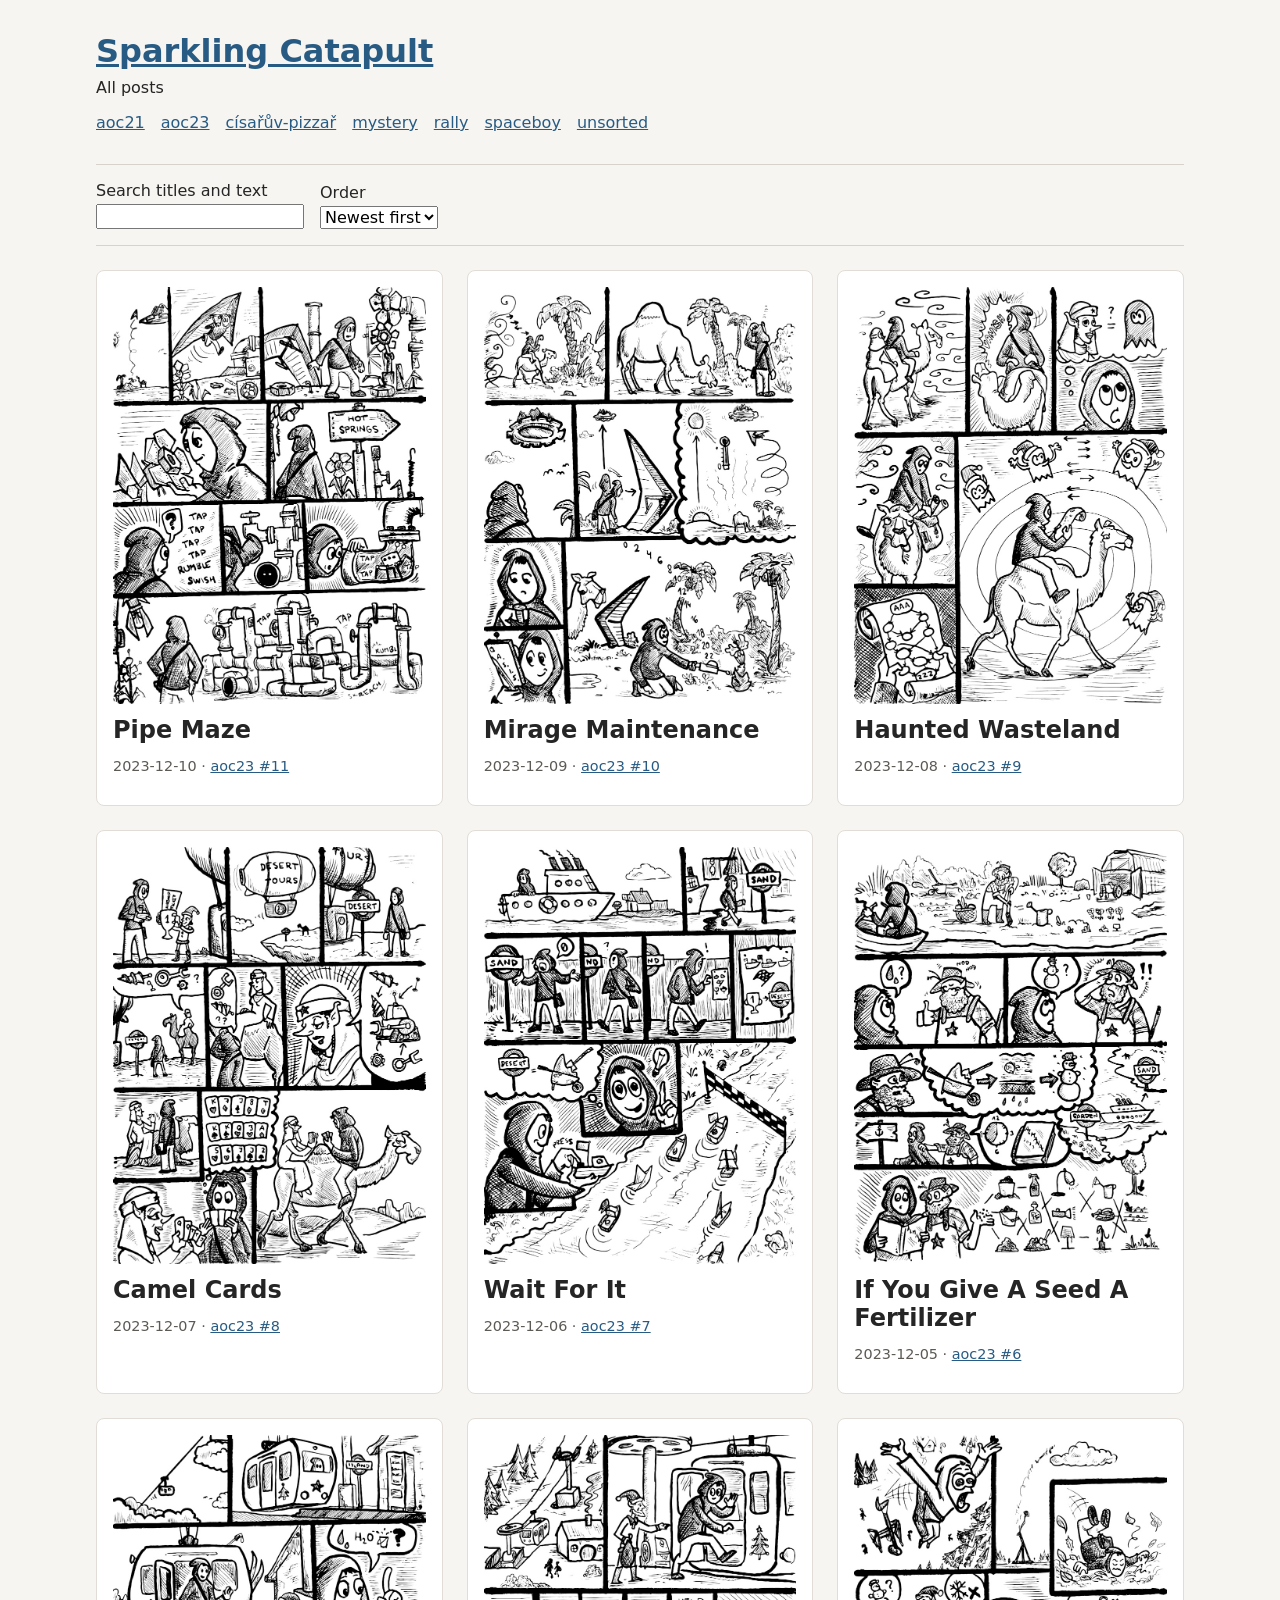
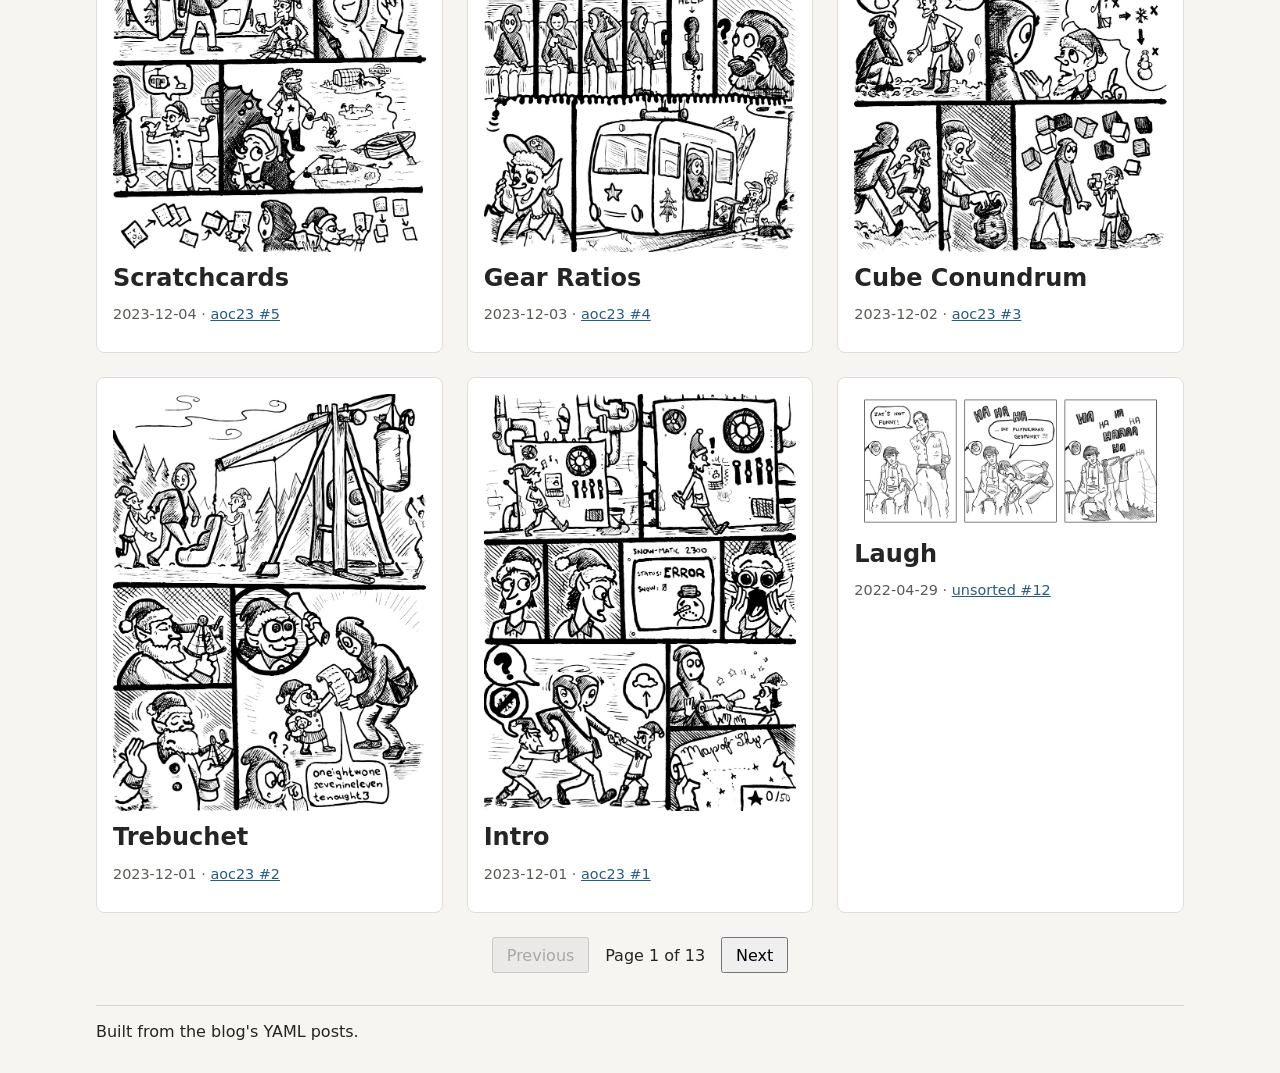
==== index.html @ 7200729f "Publish site 2026-10-12 22:45 GMT Daylight Time" ====
<!doctype html>
<html lang="en">
<head>
  <meta charset="utf-8">
  <meta name="viewport" content="width=device-width, initial-scale=1">
  <title>All posts</title>
  <link rel="stylesheet" href="assets/css/style.css">
  <script src="assets/js/site.js" defer></script>
</head>
<body>
  <header class="page-header">
    <h1><a href="index.html">Sparkling Catapult</a></h1>
    <p>All posts</p>
    <nav class="story-nav" aria-label="Stories"><a href="stories/aoc21/index.html">aoc21</a> <a href="stories/aoc23/index.html">aoc23</a> <a href="stories/c-sa-v-pizza/index.html">císařův-pizzař</a> <a href="stories/mystery/index.html">mystery</a> <a href="stories/rally/index.html">rally</a> <a href="stories/spaceboy/index.html">spaceboy</a> <a href="stories/unsorted/index.html">unsorted</a></nav>
  </header>
  <main>
    <section class="controls" aria-label="Browse posts">
      <label>Search titles and text
        <input type="search" data-search-for="posts">
      </label>
      <label>Order
        <select data-order-for="posts">
          <option value="newest">Newest first</option>
          <option value="oldest">Newest last</option>
        </select>
      </label>
    </section>
    <section id="posts" class="post-list" data-post-list data-page-size="12" aria-live="polite">
      <article class="post" data-search-text="Dream " tabindex="0" aria-haspopup="dialog" aria-label="Open post: Dream">
  <img src="pictures/spaceboy/01%20-%20dream.png" alt="Dream" loading="lazy">
  <h2>Dream</h2>
  <p class="post-meta"><time datetime="2020-11-15">2020-11-15</time> · <a href="stories/spaceboy/index.html">spaceboy #1</a></p>
  
</article><article class="post" data-search-text="Pierce " tabindex="0" aria-haspopup="dialog" aria-label="Open post: Pierce">
  <img src="pictures/spaceboy/02%20-%20pierce.png" alt="Pierce" loading="lazy">
  <h2>Pierce</h2>
  <p class="post-meta"><time datetime="2020-11-16">2020-11-16</time> · <a href="stories/spaceboy/index.html">spaceboy #2</a></p>
  
</article><article class="post" data-search-text="Tip " tabindex="0" aria-haspopup="dialog" aria-label="Open post: Tip">
  <img src="pictures/spaceboy/03%20-%20tip.png" alt="Tip" loading="lazy">
  <h2>Tip</h2>
  <p class="post-meta"><time datetime="2020-11-17">2020-11-17</time> · <a href="stories/spaceboy/index.html">spaceboy #3</a></p>
  
</article><article class="post" data-search-text="Collar " tabindex="0" aria-haspopup="dialog" aria-label="Open post: Collar">
  <img src="pictures/spaceboy/04%20-%20collar.png" alt="Collar" loading="lazy">
  <h2>Collar</h2>
  <p class="post-meta"><time datetime="2020-11-18">2020-11-18</time> · <a href="stories/spaceboy/index.html">spaceboy #4</a></p>
  
</article><article class="post" data-search-text="Area " tabindex="0" aria-haspopup="dialog" aria-label="Open post: Area">
  <img src="pictures/spaceboy/05%20-%20area.png" alt="Area" loading="lazy">
  <h2>Area</h2>
  <p class="post-meta"><time datetime="2020-11-19">2020-11-19</time> · <a href="stories/spaceboy/index.html">spaceboy #5</a></p>
  
</article><article class="post" data-search-text="Alert " tabindex="0" aria-haspopup="dialog" aria-label="Open post: Alert">
  <img src="pictures/spaceboy/06%20-%20alert.png" alt="Alert" loading="lazy">
  <h2>Alert</h2>
  <p class="post-meta"><time datetime="2020-11-20">2020-11-20</time> · <a href="stories/spaceboy/index.html">spaceboy #6</a></p>
  
</article><article class="post" data-search-text="Link " tabindex="0" aria-haspopup="dialog" aria-label="Open post: Link">
  <img src="pictures/spaceboy/07%20-%20link.png" alt="Link" loading="lazy">
  <h2>Link</h2>
  <p class="post-meta"><time datetime="2020-11-21">2020-11-21</time> · <a href="stories/spaceboy/index.html">spaceboy #7</a></p>
  
</article><article class="post" data-search-text="Choose " tabindex="0" aria-haspopup="dialog" aria-label="Open post: Choose">
  <img src="pictures/spaceboy/08%20-%20choose.png" alt="Choose" loading="lazy">
  <h2>Choose</h2>
  <p class="post-meta"><time datetime="2020-11-22">2020-11-22</time> · <a href="stories/spaceboy/index.html">spaceboy #8</a></p>
  
</article><article class="post" data-search-text="Crumbs " tabindex="0" aria-haspopup="dialog" aria-label="Open post: Crumbs">
  <img src="pictures/spaceboy/09%20-%20crumbs.png" alt="Crumbs" loading="lazy">
  <h2>Crumbs</h2>
  <p class="post-meta"><time datetime="2020-11-23">2020-11-23</time> · <a href="stories/spaceboy/index.html">spaceboy #9</a></p>
  
</article><article class="post" data-search-text="Tool " tabindex="0" aria-haspopup="dialog" aria-label="Open post: Tool">
  <img src="pictures/spaceboy/10%20-%20tool.png" alt="Tool" loading="lazy">
  <h2>Tool</h2>
  <p class="post-meta"><time datetime="2020-11-24">2020-11-24</time> · <a href="stories/spaceboy/index.html">spaceboy #10</a></p>
  
</article><article class="post" data-search-text="Trail " tabindex="0" aria-haspopup="dialog" aria-label="Open post: Trail">
  <img src="pictures/spaceboy/11%20-%20trail.png" alt="Trail" loading="lazy">
  <h2>Trail</h2>
  <p class="post-meta"><time datetime="2020-11-25">2020-11-25</time> · <a href="stories/spaceboy/index.html">spaceboy #11</a></p>
  
</article><article class="post" data-search-text="List " tabindex="0" aria-haspopup="dialog" aria-label="Open post: List">
  <img src="pictures/spaceboy/12%20-%20list.png" alt="List" loading="lazy">
  <h2>List</h2>
  <p class="post-meta"><time datetime="2020-11-26">2020-11-26</time> · <a href="stories/spaceboy/index.html">spaceboy #12</a></p>
  
</article><article class="post" data-search-text="Head " tabindex="0" aria-haspopup="dialog" aria-label="Open post: Head">
  <img src="pictures/spaceboy/13%20-%20head.png" alt="Head" loading="lazy">
  <h2>Head</h2>
  <p class="post-meta"><time datetime="2020-11-27">2020-11-27</time> · <a href="stories/spaceboy/index.html">spaceboy #13</a></p>
  
</article><article class="post" data-search-text="Tag " tabindex="0" aria-haspopup="dialog" aria-label="Open post: Tag">
  <img src="pictures/spaceboy/14%20-%20tag.png" alt="Tag" loading="lazy">
  <h2>Tag</h2>
  <p class="post-meta"><time datetime="2020-11-28">2020-11-28</time> · <a href="stories/spaceboy/index.html">spaceboy #14</a></p>
  
</article><article class="post" data-search-text="Menu " tabindex="0" aria-haspopup="dialog" aria-label="Open post: Menu">
  <img src="pictures/spaceboy/15%20-%20menu.png" alt="Menu" loading="lazy">
  <h2>Menu</h2>
  <p class="post-meta"><time datetime="2020-11-29">2020-11-29</time> · <a href="stories/spaceboy/index.html">spaceboy #15</a></p>
  
</article><article class="post" data-search-text="Menu " tabindex="0" aria-haspopup="dialog" aria-label="Open post: Menu">
  <img src="pictures/unsorted/201129%20-%20menu.png" alt="Menu" loading="lazy">
  <h2>Menu</h2>
  <p class="post-meta"><time datetime="2020-11-29">2020-11-29</time> · <a href="stories/unsorted/index.html">unsorted #1</a></p>
  
</article><article class="post" data-search-text="Rail " tabindex="0" aria-haspopup="dialog" aria-label="Open post: Rail">
  <img src="pictures/spaceboy/16%20-%20rail.png" alt="Rail" loading="lazy">
  <h2>Rail</h2>
  <p class="post-meta"><time datetime="2020-11-30">2020-11-30</time> · <a href="stories/spaceboy/index.html">spaceboy #16</a></p>
  
</article><article class="post" data-search-text="Coconut " tabindex="0" aria-haspopup="dialog" aria-label="Open post: Coconut">
  <img src="pictures/spaceboy/17%20-%20coconut.png" alt="Coconut" loading="lazy">
  <h2>Coconut</h2>
  <p class="post-meta"><time datetime="2020-12-01">2020-12-01</time> · <a href="stories/spaceboy/index.html">spaceboy #17</a></p>
  
</article><article class="post" data-search-text="Sing " tabindex="0" aria-haspopup="dialog" aria-label="Open post: Sing">
  <img src="pictures/spaceboy/18%20-%20sing.png" alt="Sing" loading="lazy">
  <h2>Sing</h2>
  <p class="post-meta"><time datetime="2020-12-02">2020-12-02</time> · <a href="stories/spaceboy/index.html">spaceboy #18</a></p>
  
</article><article class="post" data-search-text="Cub " tabindex="0" aria-haspopup="dialog" aria-label="Open post: Cub">
  <img src="pictures/spaceboy/19%20-%20cub.png" alt="Cub" loading="lazy">
  <h2>Cub</h2>
  <p class="post-meta"><time datetime="2020-12-03">2020-12-03</time> · <a href="stories/spaceboy/index.html">spaceboy #19</a></p>
  
</article><article class="post" data-search-text="Spiral " tabindex="0" aria-haspopup="dialog" aria-label="Open post: Spiral">
  <img src="pictures/spaceboy/20%20-%20spiral.png" alt="Spiral" loading="lazy">
  <h2>Spiral</h2>
  <p class="post-meta"><time datetime="2020-12-04">2020-12-04</time> · <a href="stories/spaceboy/index.html">spaceboy #20</a></p>
  
</article><article class="post" data-search-text="Paw " tabindex="0" aria-haspopup="dialog" aria-label="Open post: Paw">
  <img src="pictures/spaceboy/21%20-%20paw.png" alt="Paw" loading="lazy">
  <h2>Paw</h2>
  <p class="post-meta"><time datetime="2020-12-05">2020-12-05</time> · <a href="stories/spaceboy/index.html">spaceboy #21</a></p>
  
</article><article class="post" data-search-text="Mesh " tabindex="0" aria-haspopup="dialog" aria-label="Open post: Mesh">
  <img src="pictures/spaceboy/22%20-%20mesh.png" alt="Mesh" loading="lazy">
  <h2>Mesh</h2>
  <p class="post-meta"><time datetime="2020-12-06">2020-12-06</time> · <a href="stories/spaceboy/index.html">spaceboy #22</a></p>
  
</article><article class="post" data-search-text="Tail " tabindex="0" aria-haspopup="dialog" aria-label="Open post: Tail">
  <img src="pictures/spaceboy/23%20-%20tail.png" alt="Tail" loading="lazy">
  <h2>Tail</h2>
  <p class="post-meta"><time datetime="2020-12-07">2020-12-07</time> · <a href="stories/spaceboy/index.html">spaceboy #23</a></p>
  
</article><article class="post" data-search-text="Bark " tabindex="0" aria-haspopup="dialog" aria-label="Open post: Bark">
  <img src="pictures/spaceboy/24%20-%20bark.png" alt="Bark" loading="lazy">
  <h2>Bark</h2>
  <p class="post-meta"><time datetime="2020-12-08">2020-12-08</time> · <a href="stories/spaceboy/index.html">spaceboy #24</a></p>
  
</article><article class="post" data-search-text="Drip " tabindex="0" aria-haspopup="dialog" aria-label="Open post: Drip">
  <img src="pictures/spaceboy/25%20-%20drip.png" alt="Drip" loading="lazy">
  <h2>Drip</h2>
  <p class="post-meta"><time datetime="2020-12-09">2020-12-09</time> · <a href="stories/spaceboy/index.html">spaceboy #25</a></p>
  
</article><article class="post" data-search-text="Pitch " tabindex="0" aria-haspopup="dialog" aria-label="Open post: Pitch">
  <img src="pictures/spaceboy/26%20-%20pitch.png" alt="Pitch" loading="lazy">
  <h2>Pitch</h2>
  <p class="post-meta"><time datetime="2020-12-10">2020-12-10</time> · <a href="stories/spaceboy/index.html">spaceboy #26</a></p>
  
</article><article class="post" data-search-text="Barber " tabindex="0" aria-haspopup="dialog" aria-label="Open post: Barber">
  <img src="pictures/spaceboy/27%20-%20barber.png" alt="Barber" loading="lazy">
  <h2>Barber</h2>
  <p class="post-meta"><time datetime="2020-12-11">2020-12-11</time> · <a href="stories/spaceboy/index.html">spaceboy #27</a></p>
  
</article><article class="post" data-search-text="Above " tabindex="0" aria-haspopup="dialog" aria-label="Open post: Above">
  <img src="pictures/spaceboy/28%20-%20above.png" alt="Above" loading="lazy">
  <h2>Above</h2>
  <p class="post-meta"><time datetime="2020-12-12">2020-12-12</time> · <a href="stories/spaceboy/index.html">spaceboy #28</a></p>
  
</article><article class="post" data-search-text="Sink " tabindex="0" aria-haspopup="dialog" aria-label="Open post: Sink">
  <img src="pictures/spaceboy/29%20-%20sink.png" alt="Sink" loading="lazy">
  <h2>Sink</h2>
  <p class="post-meta"><time datetime="2020-12-13">2020-12-13</time> · <a href="stories/spaceboy/index.html">spaceboy #29</a></p>
  
</article><article class="post" data-search-text="Panda " tabindex="0" aria-haspopup="dialog" aria-label="Open post: Panda">
  <img src="pictures/spaceboy/30%20-%20panda.png" alt="Panda" loading="lazy">
  <h2>Panda</h2>
  <p class="post-meta"><time datetime="2020-12-14">2020-12-14</time> · <a href="stories/spaceboy/index.html">spaceboy #30</a></p>
  
</article><article class="post" data-search-text="Bite " tabindex="0" aria-haspopup="dialog" aria-label="Open post: Bite">
  <img src="pictures/spaceboy/31%20-%20bite.png" alt="Bite" loading="lazy">
  <h2>Bite</h2>
  <p class="post-meta"><time datetime="2020-12-15">2020-12-15</time> · <a href="stories/spaceboy/index.html">spaceboy #31</a></p>
  
</article><article class="post" data-search-text="Dance " tabindex="0" aria-haspopup="dialog" aria-label="Open post: Dance">
  <img src="pictures/spaceboy/32%20-%20dance.png" alt="Dance" loading="lazy">
  <h2>Dance</h2>
  <p class="post-meta"><time datetime="2020-12-16">2020-12-16</time> · <a href="stories/spaceboy/index.html">spaceboy #32</a></p>
  
</article><article class="post" data-search-text="Search " tabindex="0" aria-haspopup="dialog" aria-label="Open post: Search">
  <img src="pictures/spaceboy/33%20-%20search.png" alt="Search" loading="lazy">
  <h2>Search</h2>
  <p class="post-meta"><time datetime="2020-12-17">2020-12-17</time> · <a href="stories/spaceboy/index.html">spaceboy #33</a></p>
  
</article><article class="post" data-search-text="Greece " tabindex="0" aria-haspopup="dialog" aria-label="Open post: Greece">
  <img src="pictures/spaceboy/34%20-%20greece.png" alt="Greece" loading="lazy">
  <h2>Greece</h2>
  <p class="post-meta"><time datetime="2020-12-18">2020-12-18</time> · <a href="stories/spaceboy/index.html">spaceboy #34</a></p>
  
</article><article class="post" data-search-text="Egg " tabindex="0" aria-haspopup="dialog" aria-label="Open post: Egg">
  <img src="pictures/spaceboy/35%20-%20egg.png" alt="Egg" loading="lazy">
  <h2>Egg</h2>
  <p class="post-meta"><time datetime="2020-12-19">2020-12-19</time> · <a href="stories/spaceboy/index.html">spaceboy #35</a></p>
  
</article><article class="post" data-search-text="School " tabindex="0" aria-haspopup="dialog" aria-label="Open post: School">
  <img src="pictures/spaceboy/36%20-%20school.png" alt="School" loading="lazy">
  <h2>School</h2>
  <p class="post-meta"><time datetime="2020-12-20">2020-12-20</time> · <a href="stories/spaceboy/index.html">spaceboy #36</a></p>
  
</article><article class="post" data-search-text="Mess " tabindex="0" aria-haspopup="dialog" aria-label="Open post: Mess">
  <img src="pictures/spaceboy/37%20-%20mess.png" alt="Mess" loading="lazy">
  <h2>Mess</h2>
  <p class="post-meta"><time datetime="2020-12-21">2020-12-21</time> · <a href="stories/spaceboy/index.html">spaceboy #37</a></p>
  
</article><article class="post" data-search-text="Carol " tabindex="0" aria-haspopup="dialog" aria-label="Open post: Carol">
  <img src="pictures/spaceboy/38%20-%20carol.png" alt="Carol" loading="lazy">
  <h2>Carol</h2>
  <p class="post-meta"><time datetime="2020-12-22">2020-12-22</time> · <a href="stories/spaceboy/index.html">spaceboy #38</a></p>
  
</article><article class="post" data-search-text="Carol " tabindex="0" aria-haspopup="dialog" aria-label="Open post: Carol">
  <img src="pictures/unsorted/201222%20-%20carol.png" alt="Carol" loading="lazy">
  <h2>Carol</h2>
  <p class="post-meta"><time datetime="2020-12-22">2020-12-22</time> · <a href="stories/unsorted/index.html">unsorted #2</a></p>
  
</article><article class="post" data-search-text="Flare " tabindex="0" aria-haspopup="dialog" aria-label="Open post: Flare">
  <img src="pictures/spaceboy/39%20-%20flare.png" alt="Flare" loading="lazy">
  <h2>Flare</h2>
  <p class="post-meta"><time datetime="2020-12-23">2020-12-23</time> · <a href="stories/spaceboy/index.html">spaceboy #39</a></p>
  
</article><article class="post" data-search-text="Eve " tabindex="0" aria-haspopup="dialog" aria-label="Open post: Eve">
  <img src="pictures/spaceboy/40%20-%20eve.png" alt="Eve" loading="lazy">
  <h2>Eve</h2>
  <p class="post-meta"><time datetime="2020-12-24">2020-12-24</time> · <a href="stories/spaceboy/index.html">spaceboy #40</a></p>
  
</article><article class="post" data-search-text="Elf " tabindex="0" aria-haspopup="dialog" aria-label="Open post: Elf">
  <img src="pictures/spaceboy/41%20-%20elf.png" alt="Elf" loading="lazy">
  <h2>Elf</h2>
  <p class="post-meta"><time datetime="2020-12-25">2020-12-25</time> · <a href="stories/spaceboy/index.html">spaceboy #41</a></p>
  
</article><article class="post" data-search-text="Decide " tabindex="0" aria-haspopup="dialog" aria-label="Open post: Decide">
  <img src="pictures/spaceboy/42%20-%20decide.png" alt="Decide" loading="lazy">
  <h2>Decide</h2>
  <p class="post-meta"><time datetime="2020-12-26">2020-12-26</time> · <a href="stories/spaceboy/index.html">spaceboy #42</a></p>
  
</article><article class="post" data-search-text="Holland " tabindex="0" aria-haspopup="dialog" aria-label="Open post: Holland">
  <img src="pictures/spaceboy/43%20-%20holland.png" alt="Holland" loading="lazy">
  <h2>Holland</h2>
  <p class="post-meta"><time datetime="2020-12-27">2020-12-27</time> · <a href="stories/spaceboy/index.html">spaceboy #43</a></p>
  
</article><article class="post" data-search-text="Cookie " tabindex="0" aria-haspopup="dialog" aria-label="Open post: Cookie">
  <img src="pictures/spaceboy/44%20-%20cookie.png" alt="Cookie" loading="lazy">
  <h2>Cookie</h2>
  <p class="post-meta"><time datetime="2020-12-28">2020-12-28</time> · <a href="stories/spaceboy/index.html">spaceboy #44</a></p>
  
</article><article class="post" data-search-text="Woods " tabindex="0" aria-haspopup="dialog" aria-label="Open post: Woods">
  <img src="pictures/spaceboy/45%20-%20woods.png" alt="Woods" loading="lazy">
  <h2>Woods</h2>
  <p class="post-meta"><time datetime="2020-12-29">2020-12-29</time> · <a href="stories/spaceboy/index.html">spaceboy #45</a></p>
  
</article><article class="post" data-search-text="Step " tabindex="0" aria-haspopup="dialog" aria-label="Open post: Step">
  <img src="pictures/spaceboy/46%20-%20step.png" alt="Step" loading="lazy">
  <h2>Step</h2>
  <p class="post-meta"><time datetime="2020-12-30">2020-12-30</time> · <a href="stories/spaceboy/index.html">spaceboy #46</a></p>
  
</article><article class="post" data-search-text="Bones " tabindex="0" aria-haspopup="dialog" aria-label="Open post: Bones">
  <img src="pictures/spaceboy/47%20-%20bones.png" alt="Bones" loading="lazy">
  <h2>Bones</h2>
  <p class="post-meta"><time datetime="2020-12-31">2020-12-31</time> · <a href="stories/spaceboy/index.html">spaceboy #47</a></p>
  
</article><article class="post" data-search-text="Crab " tabindex="0" aria-haspopup="dialog" aria-label="Open post: Crab">
  <img src="pictures/spaceboy/48%20-%20crab.png" alt="Crab" loading="lazy">
  <h2>Crab</h2>
  <p class="post-meta"><time datetime="2021-01-01">2021-01-01</time> · <a href="stories/spaceboy/index.html">spaceboy #48</a></p>
  
</article><article class="post" data-search-text="Fruit " tabindex="0" aria-haspopup="dialog" aria-label="Open post: Fruit">
  <img src="pictures/unsorted/210104%20-%20fruit.png" alt="Fruit" loading="lazy">
  <h2>Fruit</h2>
  <p class="post-meta"><time datetime="2021-01-04">2021-01-04</time> · <a href="stories/unsorted/index.html">unsorted #3</a></p>
  
</article><article class="post" data-search-text="Classic " tabindex="0" aria-haspopup="dialog" aria-label="Open post: Classic">
  <img src="pictures/unsorted/210105%20-%20classic.png" alt="Classic" loading="lazy">
  <h2>Classic</h2>
  <p class="post-meta"><time datetime="2021-01-05">2021-01-05</time> · <a href="stories/unsorted/index.html">unsorted #4</a></p>
  
</article><article class="post" data-search-text="Kind " tabindex="0" aria-haspopup="dialog" aria-label="Open post: Kind">
  <img src="pictures/unsorted/210107%20-%20kind.png" alt="Kind" loading="lazy">
  <h2>Kind</h2>
  <p class="post-meta"><time datetime="2021-01-07">2021-01-07</time> · <a href="stories/unsorted/index.html">unsorted #5</a></p>
  
</article><article class="post" data-search-text="Elephant " tabindex="0" aria-haspopup="dialog" aria-label="Open post: Elephant">
  <img src="pictures/unsorted/210111%20-%20elephant.png" alt="Elephant" loading="lazy">
  <h2>Elephant</h2>
  <p class="post-meta"><time datetime="2021-01-11">2021-01-11</time> · <a href="stories/unsorted/index.html">unsorted #6</a></p>
  
</article><article class="post" data-search-text="Mystery " tabindex="0" aria-haspopup="dialog" aria-label="Open post: Mystery">
  <img src="pictures/mystery/210113%20-%20mystery.png" alt="Mystery" loading="lazy">
  <h2>Mystery</h2>
  <p class="post-meta"><time datetime="2021-01-13">2021-01-13</time> · <a href="stories/mystery/index.html">mystery #1</a></p>
  
</article><article class="post" data-search-text="Sprint " tabindex="0" aria-haspopup="dialog" aria-label="Open post: Sprint">
  <img src="pictures/mystery/210114%20-%20sprint.png" alt="Sprint" loading="lazy">
  <h2>Sprint</h2>
  <p class="post-meta"><time datetime="2021-01-14">2021-01-14</time> · <a href="stories/mystery/index.html">mystery #2</a></p>
  
</article><article class="post" data-search-text="Yard " tabindex="0" aria-haspopup="dialog" aria-label="Open post: Yard">
  <img src="pictures/mystery/210115%20-%20yard.png" alt="Yard" loading="lazy">
  <h2>Yard</h2>
  <p class="post-meta"><time datetime="2021-01-15">2021-01-15</time> · <a href="stories/mystery/index.html">mystery #3</a></p>
  
</article><article class="post" data-search-text="Five " tabindex="0" aria-haspopup="dialog" aria-label="Open post: Five">
  <img src="pictures/mystery/210116%20-%20five.png" alt="Five" loading="lazy">
  <h2>Five</h2>
  <p class="post-meta"><time datetime="2021-01-16">2021-01-16</time> · <a href="stories/mystery/index.html">mystery #4</a></p>
  
</article><article class="post" data-search-text="Belt " tabindex="0" aria-haspopup="dialog" aria-label="Open post: Belt">
  <img src="pictures/mystery/210117%20-%20belt.png" alt="Belt" loading="lazy">
  <h2>Belt</h2>
  <p class="post-meta"><time datetime="2021-01-17">2021-01-17</time> · <a href="stories/mystery/index.html">mystery #5</a></p>
  
</article><article class="post" data-search-text="Phone " tabindex="0" aria-haspopup="dialog" aria-label="Open post: Phone">
  <img src="pictures/mystery/210118%20-%20phone.png" alt="Phone" loading="lazy">
  <h2>Phone</h2>
  <p class="post-meta"><time datetime="2021-01-18">2021-01-18</time> · <a href="stories/mystery/index.html">mystery #6</a></p>
  
</article><article class="post" data-search-text="Room " tabindex="0" aria-haspopup="dialog" aria-label="Open post: Room">
  <img src="pictures/mystery/210119%20-%20room.png" alt="Room" loading="lazy">
  <h2>Room</h2>
  <p class="post-meta"><time datetime="2021-01-19">2021-01-19</time> · <a href="stories/mystery/index.html">mystery #7</a></p>
  
</article><article class="post" data-search-text="Shape " tabindex="0" aria-haspopup="dialog" aria-label="Open post: Shape">
  <img src="pictures/mystery/210120%20-%20shape.png" alt="Shape" loading="lazy">
  <h2>Shape</h2>
  <p class="post-meta"><time datetime="2021-01-20">2021-01-20</time> · <a href="stories/mystery/index.html">mystery #8</a></p>
  
</article><article class="post" data-search-text="Jab " tabindex="0" aria-haspopup="dialog" aria-label="Open post: Jab">
  <img src="pictures/mystery/210121%20-%20jab.png" alt="Jab" loading="lazy">
  <h2>Jab</h2>
  <p class="post-meta"><time datetime="2021-01-21">2021-01-21</time> · <a href="stories/mystery/index.html">mystery #9</a></p>
  
</article><article class="post" data-search-text="Frost " tabindex="0" aria-haspopup="dialog" aria-label="Open post: Frost">
  <img src="pictures/mystery/210122%20-%20frost.png" alt="Frost" loading="lazy">
  <h2>Frost</h2>
  <p class="post-meta"><time datetime="2021-01-22">2021-01-22</time> · <a href="stories/mystery/index.html">mystery #10</a></p>
  
</article><article class="post" data-search-text="Mediterranean " tabindex="0" aria-haspopup="dialog" aria-label="Open post: Mediterranean">
  <img src="pictures/mystery/210123%20-%20mediterranean.png" alt="Mediterranean" loading="lazy">
  <h2>Mediterranean</h2>
  <p class="post-meta"><time datetime="2021-01-23">2021-01-23</time> · <a href="stories/mystery/index.html">mystery #11</a></p>
  
</article><article class="post" data-search-text="Transport " tabindex="0" aria-haspopup="dialog" aria-label="Open post: Transport">
  <img src="pictures/mystery/210124%20-%20transport.png" alt="Transport" loading="lazy">
  <h2>Transport</h2>
  <p class="post-meta"><time datetime="2021-01-24">2021-01-24</time> · <a href="stories/mystery/index.html">mystery #12</a></p>
  
</article><article class="post" data-search-text="Cinema " tabindex="0" aria-haspopup="dialog" aria-label="Open post: Cinema">
  <img src="pictures/mystery/210125%20-%20cinema.png" alt="Cinema" loading="lazy">
  <h2>Cinema</h2>
  <p class="post-meta"><time datetime="2021-01-25">2021-01-25</time> · <a href="stories/mystery/index.html">mystery #13</a></p>
  
</article><article class="post" data-search-text="Pouch " tabindex="0" aria-haspopup="dialog" aria-label="Open post: Pouch">
  <img src="pictures/mystery/210126%20-%20pouch.png" alt="Pouch" loading="lazy">
  <h2>Pouch</h2>
  <p class="post-meta"><time datetime="2021-01-26">2021-01-26</time> · <a href="stories/mystery/index.html">mystery #14</a></p>
  
</article><article class="post" data-search-text="Technology " tabindex="0" aria-haspopup="dialog" aria-label="Open post: Technology">
  <img src="pictures/mystery/210127%20-%20technology.png" alt="Technology" loading="lazy">
  <h2>Technology</h2>
  <p class="post-meta"><time datetime="2021-01-27">2021-01-27</time> · <a href="stories/mystery/index.html">mystery #15</a></p>
  
</article><article class="post" data-search-text="Big " tabindex="0" aria-haspopup="dialog" aria-label="Open post: Big">
  <img src="pictures/mystery/210128%20-%20big.png" alt="Big" loading="lazy">
  <h2>Big</h2>
  <p class="post-meta"><time datetime="2021-01-28">2021-01-28</time> · <a href="stories/mystery/index.html">mystery #16</a></p>
  
</article><article class="post" data-search-text="Steak " tabindex="0" aria-haspopup="dialog" aria-label="Open post: Steak">
  <img src="pictures/mystery/210129%20-%20steak.png" alt="Steak" loading="lazy">
  <h2>Steak</h2>
  <p class="post-meta"><time datetime="2021-01-29">2021-01-29</time> · <a href="stories/mystery/index.html">mystery #17</a></p>
  
</article><article class="post" data-search-text="Send " tabindex="0" aria-haspopup="dialog" aria-label="Open post: Send">
  <img src="pictures/mystery/210130%20-%20send.png" alt="Send" loading="lazy">
  <h2>Send</h2>
  <p class="post-meta"><time datetime="2021-01-30">2021-01-30</time> · <a href="stories/mystery/index.html">mystery #18</a></p>
  
</article><article class="post" data-search-text="Camping " tabindex="0" aria-haspopup="dialog" aria-label="Open post: Camping">
  <img src="pictures/mystery/210131%20-%20camping.png" alt="Camping" loading="lazy">
  <h2>Camping</h2>
  <p class="post-meta"><time datetime="2021-01-31">2021-01-31</time> · <a href="stories/mystery/index.html">mystery #19</a></p>
  
</article><article class="post" data-search-text="Little " tabindex="0" aria-haspopup="dialog" aria-label="Open post: Little">
  <img src="pictures/mystery/210201%20-%20little.png" alt="Little" loading="lazy">
  <h2>Little</h2>
  <p class="post-meta"><time datetime="2021-02-01">2021-02-01</time> · <a href="stories/mystery/index.html">mystery #20</a></p>
  
</article><article class="post" data-search-text="Land " tabindex="0" aria-haspopup="dialog" aria-label="Open post: Land">
  <img src="pictures/mystery/210202%20-%20land.png" alt="Land" loading="lazy">
  <h2>Land</h2>
  <p class="post-meta"><time datetime="2021-02-02">2021-02-02</time> · <a href="stories/mystery/index.html">mystery #21</a></p>
  
</article><article class="post" data-search-text="Day " tabindex="0" aria-haspopup="dialog" aria-label="Open post: Day">
  <img src="pictures/mystery/210203%20-%20day.png" alt="Day" loading="lazy">
  <h2>Day</h2>
  <p class="post-meta"><time datetime="2021-02-03">2021-02-03</time> · <a href="stories/mystery/index.html">mystery #22</a></p>
  
</article><article class="post" data-search-text="Try " tabindex="0" aria-haspopup="dialog" aria-label="Open post: Try">
  <img src="pictures/mystery/210204%20-%20try.png" alt="Try" loading="lazy">
  <h2>Try</h2>
  <p class="post-meta"><time datetime="2021-02-04">2021-02-04</time> · <a href="stories/mystery/index.html">mystery #23</a></p>
  
</article><article class="post" data-search-text="Window " tabindex="0" aria-haspopup="dialog" aria-label="Open post: Window">
  <img src="pictures/mystery/210205%20-%20window.png" alt="Window" loading="lazy">
  <h2>Window</h2>
  <p class="post-meta"><time datetime="2021-02-05">2021-02-05</time> · <a href="stories/mystery/index.html">mystery #24</a></p>
  
</article><article class="post" data-search-text="Impossible " tabindex="0" aria-haspopup="dialog" aria-label="Open post: Impossible">
  <img src="pictures/unsorted/210302%20-%20impossible.png" alt="Impossible" loading="lazy">
  <h2>Impossible</h2>
  <p class="post-meta"><time datetime="2021-03-02">2021-03-02</time> · <a href="stories/unsorted/index.html">unsorted #7</a></p>
  
</article><article class="post" data-search-text="Stage " tabindex="0" aria-haspopup="dialog" aria-label="Open post: Stage">
  <img src="pictures/unsorted/210810%20-%20stage.png" alt="Stage" loading="lazy">
  <h2>Stage</h2>
  <p class="post-meta"><time datetime="2021-08-10">2021-08-10</time> · <a href="stories/unsorted/index.html">unsorted #8</a></p>
  
</article><article class="post" data-search-text="Wipe " tabindex="0" aria-haspopup="dialog" aria-label="Open post: Wipe">
  <img src="pictures/unsorted/210906%20-%20wipe.png" alt="Wipe" loading="lazy">
  <h2>Wipe</h2>
  <p class="post-meta"><time datetime="2021-09-06">2021-09-06</time> · <a href="stories/unsorted/index.html">unsorted #9</a></p>
  
</article><article class="post" data-search-text="Crystal " tabindex="0" aria-haspopup="dialog" aria-label="Open post: Crystal">
  <img src="pictures/rally/01%20-%20crystal.png" alt="Crystal" loading="lazy">
  <h2>Crystal</h2>
  <p class="post-meta"><time datetime="2021-10-01">2021-10-01</time> · <a href="stories/rally/index.html">rally #1</a></p>
  
</article><article class="post" data-search-text="Suit " tabindex="0" aria-haspopup="dialog" aria-label="Open post: Suit">
  <img src="pictures/rally/02%20-%20suit.png" alt="Suit" loading="lazy">
  <h2>Suit</h2>
  <p class="post-meta"><time datetime="2021-10-02">2021-10-02</time> · <a href="stories/rally/index.html">rally #2</a></p>
  
</article><article class="post" data-search-text="Vessel " tabindex="0" aria-haspopup="dialog" aria-label="Open post: Vessel">
  <img src="pictures/rally/03%20-%20vessel.png" alt="Vessel" loading="lazy">
  <h2>Vessel</h2>
  <p class="post-meta"><time datetime="2021-10-03">2021-10-03</time> · <a href="stories/rally/index.html">rally #3</a></p>
  
</article><article class="post" data-search-text="Knot " tabindex="0" aria-haspopup="dialog" aria-label="Open post: Knot">
  <img src="pictures/rally/04%20-%20knot.png" alt="Knot" loading="lazy">
  <h2>Knot</h2>
  <p class="post-meta"><time datetime="2021-10-04">2021-10-04</time> · <a href="stories/rally/index.html">rally #4</a></p>
  
</article><article class="post" data-search-text="Raven " tabindex="0" aria-haspopup="dialog" aria-label="Open post: Raven">
  <img src="pictures/rally/05%20-%20raven.png" alt="Raven" loading="lazy">
  <h2>Raven</h2>
  <p class="post-meta"><time datetime="2021-10-05">2021-10-05</time> · <a href="stories/rally/index.html">rally #5</a></p>
  
</article><article class="post" data-search-text="Spirit " tabindex="0" aria-haspopup="dialog" aria-label="Open post: Spirit">
  <img src="pictures/rally/06%20-%20spirit.png" alt="Spirit" loading="lazy">
  <h2>Spirit</h2>
  <p class="post-meta"><time datetime="2021-10-06">2021-10-06</time> · <a href="stories/rally/index.html">rally #6</a></p>
  
</article><article class="post" data-search-text="Fan " tabindex="0" aria-haspopup="dialog" aria-label="Open post: Fan">
  <img src="pictures/rally/07%20-%20fan.png" alt="Fan" loading="lazy">
  <h2>Fan</h2>
  <p class="post-meta"><time datetime="2021-10-07">2021-10-07</time> · <a href="stories/rally/index.html">rally #7</a></p>
  
</article><article class="post" data-search-text="Watch " tabindex="0" aria-haspopup="dialog" aria-label="Open post: Watch">
  <img src="pictures/rally/08%20-%20watch.png" alt="Watch" loading="lazy">
  <h2>Watch</h2>
  <p class="post-meta"><time datetime="2021-10-08">2021-10-08</time> · <a href="stories/rally/index.html">rally #8</a></p>
  
</article><article class="post" data-search-text="Pressure " tabindex="0" aria-haspopup="dialog" aria-label="Open post: Pressure">
  <img src="pictures/rally/09%20-%20pressure.png" alt="Pressure" loading="lazy">
  <h2>Pressure</h2>
  <p class="post-meta"><time datetime="2021-10-09">2021-10-09</time> · <a href="stories/rally/index.html">rally #9</a></p>
  
</article><article class="post" data-search-text="Pick " tabindex="0" aria-haspopup="dialog" aria-label="Open post: Pick">
  <img src="pictures/rally/10%20-%20pick.png" alt="Pick" loading="lazy">
  <h2>Pick</h2>
  <p class="post-meta"><time datetime="2021-10-10">2021-10-10</time> · <a href="stories/rally/index.html">rally #10</a></p>
  
</article><article class="post" data-search-text="Sour " tabindex="0" aria-haspopup="dialog" aria-label="Open post: Sour">
  <img src="pictures/rally/11%20-%20sour.png" alt="Sour" loading="lazy">
  <h2>Sour</h2>
  <p class="post-meta"><time datetime="2021-10-11">2021-10-11</time> · <a href="stories/rally/index.html">rally #11</a></p>
  
</article><article class="post" data-search-text="Stuck " tabindex="0" aria-haspopup="dialog" aria-label="Open post: Stuck">
  <img src="pictures/rally/12%20-%20stuck.png" alt="Stuck" loading="lazy">
  <h2>Stuck</h2>
  <p class="post-meta"><time datetime="2021-10-12">2021-10-12</time> · <a href="stories/rally/index.html">rally #12</a></p>
  
</article><article class="post" data-search-text="Roof " tabindex="0" aria-haspopup="dialog" aria-label="Open post: Roof">
  <img src="pictures/rally/13%20-%20roof.png" alt="Roof" loading="lazy">
  <h2>Roof</h2>
  <p class="post-meta"><time datetime="2021-10-13">2021-10-13</time> · <a href="stories/rally/index.html">rally #13</a></p>
  
</article><article class="post" data-search-text="Tick " tabindex="0" aria-haspopup="dialog" aria-label="Open post: Tick">
  <img src="pictures/rally/14%20-%20tick.png" alt="Tick" loading="lazy">
  <h2>Tick</h2>
  <p class="post-meta"><time datetime="2021-10-14">2021-10-14</time> · <a href="stories/rally/index.html">rally #14</a></p>
  
</article><article class="post" data-search-text="Helmet " tabindex="0" aria-haspopup="dialog" aria-label="Open post: Helmet">
  <img src="pictures/rally/15%20-%20helmet.png" alt="Helmet" loading="lazy">
  <h2>Helmet</h2>
  <p class="post-meta"><time datetime="2021-10-15">2021-10-15</time> · <a href="stories/rally/index.html">rally #15</a></p>
  
</article><article class="post" data-search-text="Compass " tabindex="0" aria-haspopup="dialog" aria-label="Open post: Compass">
  <img src="pictures/rally/16%20-%20compass.png" alt="Compass" loading="lazy">
  <h2>Compass</h2>
  <p class="post-meta"><time datetime="2021-10-16">2021-10-16</time> · <a href="stories/rally/index.html">rally #16</a></p>
  
</article><article class="post" data-search-text="Collide " tabindex="0" aria-haspopup="dialog" aria-label="Open post: Collide">
  <img src="pictures/rally/17%20-%20collide.png" alt="Collide" loading="lazy">
  <h2>Collide</h2>
  <p class="post-meta"><time datetime="2021-10-17">2021-10-17</time> · <a href="stories/rally/index.html">rally #17</a></p>
  
</article><article class="post" data-search-text="Moon " tabindex="0" aria-haspopup="dialog" aria-label="Open post: Moon">
  <img src="pictures/rally/18%20-%20moon.png" alt="Moon" loading="lazy">
  <h2>Moon</h2>
  <p class="post-meta"><time datetime="2021-10-18">2021-10-18</time> · <a href="stories/rally/index.html">rally #18</a></p>
  
</article><article class="post" data-search-text="Loop " tabindex="0" aria-haspopup="dialog" aria-label="Open post: Loop">
  <img src="pictures/rally/19%20-%20loop.png" alt="Loop" loading="lazy">
  <h2>Loop</h2>
  <p class="post-meta"><time datetime="2021-10-19">2021-10-19</time> · <a href="stories/rally/index.html">rally #19</a></p>
  
</article><article class="post" data-search-text="Sprout " tabindex="0" aria-haspopup="dialog" aria-label="Open post: Sprout">
  <img src="pictures/rally/20%20-%20sprout.png" alt="Sprout" loading="lazy">
  <h2>Sprout</h2>
  <p class="post-meta"><time datetime="2021-10-20">2021-10-20</time> · <a href="stories/rally/index.html">rally #20</a></p>
  
</article><article class="post" data-search-text="Fuzzy " tabindex="0" aria-haspopup="dialog" aria-label="Open post: Fuzzy">
  <img src="pictures/rally/21%20-%20fuzzy.png" alt="Fuzzy" loading="lazy">
  <h2>Fuzzy</h2>
  <p class="post-meta"><time datetime="2021-10-21">2021-10-21</time> · <a href="stories/rally/index.html">rally #21</a></p>
  
</article><article class="post" data-search-text="Open " tabindex="0" aria-haspopup="dialog" aria-label="Open post: Open">
  <img src="pictures/rally/22%20-%20open.png" alt="Open" loading="lazy">
  <h2>Open</h2>
  <p class="post-meta"><time datetime="2021-10-22">2021-10-22</time> · <a href="stories/rally/index.html">rally #22</a></p>
  
</article><article class="post" data-search-text="Leak " tabindex="0" aria-haspopup="dialog" aria-label="Open post: Leak">
  <img src="pictures/rally/23%20-%20leak.png" alt="Leak" loading="lazy">
  <h2>Leak</h2>
  <p class="post-meta"><time datetime="2021-10-23">2021-10-23</time> · <a href="stories/rally/index.html">rally #23</a></p>
  
</article><article class="post" data-search-text="Extinct " tabindex="0" aria-haspopup="dialog" aria-label="Open post: Extinct">
  <img src="pictures/rally/24%20-%20extinct.png" alt="Extinct" loading="lazy">
  <h2>Extinct</h2>
  <p class="post-meta"><time datetime="2021-10-24">2021-10-24</time> · <a href="stories/rally/index.html">rally #24</a></p>
  
</article><article class="post" data-search-text="Splat " tabindex="0" aria-haspopup="dialog" aria-label="Open post: Splat">
  <img src="pictures/rally/25%20-%20splat.png" alt="Splat" loading="lazy">
  <h2>Splat</h2>
  <p class="post-meta"><time datetime="2021-10-25">2021-10-25</time> · <a href="stories/rally/index.html">rally #25</a></p>
  
</article><article class="post" data-search-text="Connect " tabindex="0" aria-haspopup="dialog" aria-label="Open post: Connect">
  <img src="pictures/rally/26%20-%20connect.png" alt="Connect" loading="lazy">
  <h2>Connect</h2>
  <p class="post-meta"><time datetime="2021-10-26">2021-10-26</time> · <a href="stories/rally/index.html">rally #26</a></p>
  
</article><article class="post" data-search-text="Spark " tabindex="0" aria-haspopup="dialog" aria-label="Open post: Spark">
  <img src="pictures/rally/27%20-%20spark.png" alt="Spark" loading="lazy">
  <h2>Spark</h2>
  <p class="post-meta"><time datetime="2021-10-27">2021-10-27</time> · <a href="stories/rally/index.html">rally #27</a></p>
  
</article><article class="post" data-search-text="Crispy " tabindex="0" aria-haspopup="dialog" aria-label="Open post: Crispy">
  <img src="pictures/rally/28%20-%20crispy.png" alt="Crispy" loading="lazy">
  <h2>Crispy</h2>
  <p class="post-meta"><time datetime="2021-10-28">2021-10-28</time> · <a href="stories/rally/index.html">rally #28</a></p>
  
</article><article class="post" data-search-text="Patch " tabindex="0" aria-haspopup="dialog" aria-label="Open post: Patch">
  <img src="pictures/rally/29%20-%20patch.png" alt="Patch" loading="lazy">
  <h2>Patch</h2>
  <p class="post-meta"><time datetime="2021-10-29">2021-10-29</time> · <a href="stories/rally/index.html">rally #29</a></p>
  
</article><article class="post" data-search-text="Slither " tabindex="0" aria-haspopup="dialog" aria-label="Open post: Slither">
  <img src="pictures/rally/30%20-%20slither.png" alt="Slither" loading="lazy">
  <h2>Slither</h2>
  <p class="post-meta"><time datetime="2021-10-30">2021-10-30</time> · <a href="stories/rally/index.html">rally #30</a></p>
  
</article><article class="post" data-search-text="Risk " tabindex="0" aria-haspopup="dialog" aria-label="Open post: Risk">
  <img src="pictures/rally/31%20-%20risk.png" alt="Risk" loading="lazy">
  <h2>Risk</h2>
  <p class="post-meta"><time datetime="2021-10-31">2021-10-31</time> · <a href="stories/rally/index.html">rally #31</a></p>
  
</article><article class="post" data-search-text="Cop " tabindex="0" aria-haspopup="dialog" aria-label="Open post: Cop">
  <img src="pictures/rally/32%20-%20cop.png" alt="Cop" loading="lazy">
  <h2>Cop</h2>
  <p class="post-meta"><time datetime="2021-11-01">2021-11-01</time> · <a href="stories/rally/index.html">rally #32</a></p>
  
</article><article class="post" data-search-text="Prince " tabindex="0" aria-haspopup="dialog" aria-label="Open post: Prince">
  <img src="pictures/unsorted/211110%20-%20prince.png" alt="Prince" loading="lazy">
  <h2>Prince</h2>
  <p class="post-meta"><time datetime="2021-11-10">2021-11-10</time> · <a href="stories/unsorted/index.html">unsorted #10</a></p>
  
</article><article class="post" data-search-text="Intro " tabindex="0" aria-haspopup="dialog" aria-label="Open post: Intro">
  <img src="pictures/aoc21/211201%20-%20Intro.jpg" alt="Intro" loading="lazy">
  <h2>Intro</h2>
  <p class="post-meta"><time datetime="2021-12-01">2021-12-01</time> · <a href="stories/aoc21/index.html">aoc21 #1</a></p>
  
</article><article class="post" data-search-text="Sonar Sweep " tabindex="0" aria-haspopup="dialog" aria-label="Open post: Sonar Sweep">
  <img src="pictures/aoc21/211201%20-%20Sonar%20Sweep.jpg" alt="Sonar Sweep" loading="lazy">
  <h2>Sonar Sweep</h2>
  <p class="post-meta"><time datetime="2021-12-01">2021-12-01</time> · <a href="stories/aoc21/index.html">aoc21 #2</a></p>
  
</article><article class="post" data-search-text="Dive " tabindex="0" aria-haspopup="dialog" aria-label="Open post: Dive">
  <img src="pictures/aoc21/211202%20-%20Dive.jpg" alt="Dive" loading="lazy">
  <h2>Dive</h2>
  <p class="post-meta"><time datetime="2021-12-02">2021-12-02</time> · <a href="stories/aoc21/index.html">aoc21 #3</a></p>
  
</article><article class="post" data-search-text="Binary Diagnostic " tabindex="0" aria-haspopup="dialog" aria-label="Open post: Binary Diagnostic">
  <img src="pictures/aoc21/211203%20-%20Binary%20Diagnostic.jpg" alt="Binary Diagnostic" loading="lazy">
  <h2>Binary Diagnostic</h2>
  <p class="post-meta"><time datetime="2021-12-03">2021-12-03</time> · <a href="stories/aoc21/index.html">aoc21 #4</a></p>
  
</article><article class="post" data-search-text="Giant Squid " tabindex="0" aria-haspopup="dialog" aria-label="Open post: Giant Squid">
  <img src="pictures/aoc21/211204%20-%20Giant%20Squid.jpg" alt="Giant Squid" loading="lazy">
  <h2>Giant Squid</h2>
  <p class="post-meta"><time datetime="2021-12-04">2021-12-04</time> · <a href="stories/aoc21/index.html">aoc21 #5</a></p>
  
</article><article class="post" data-search-text="Hydrothermal Venture " tabindex="0" aria-haspopup="dialog" aria-label="Open post: Hydrothermal Venture">
  <img src="pictures/aoc21/211205%20-%20Hydrothermal%20Venture.jpg" alt="Hydrothermal Venture" loading="lazy">
  <h2>Hydrothermal Venture</h2>
  <p class="post-meta"><time datetime="2021-12-05">2021-12-05</time> · <a href="stories/aoc21/index.html">aoc21 #6</a></p>
  
</article><article class="post" data-search-text="Lanternfish " tabindex="0" aria-haspopup="dialog" aria-label="Open post: Lanternfish">
  <img src="pictures/aoc21/211206%20-%20Lanternfish.jpg" alt="Lanternfish" loading="lazy">
  <h2>Lanternfish</h2>
  <p class="post-meta"><time datetime="2021-12-06">2021-12-06</time> · <a href="stories/aoc21/index.html">aoc21 #7</a></p>
  
</article><article class="post" data-search-text="The Treachery of Whales " tabindex="0" aria-haspopup="dialog" aria-label="Open post: The Treachery of Whales">
  <img src="pictures/aoc21/211207%20-%20The%20Treachery%20of%20Whales.jpg" alt="The Treachery of Whales" loading="lazy">
  <h2>The Treachery of Whales</h2>
  <p class="post-meta"><time datetime="2021-12-07">2021-12-07</time> · <a href="stories/aoc21/index.html">aoc21 #8</a></p>
  
</article><article class="post" data-search-text="Seven Segment Search " tabindex="0" aria-haspopup="dialog" aria-label="Open post: Seven Segment Search">
  <img src="pictures/aoc21/211208%20-%20Seven%20Segment%20Search.jpg" alt="Seven Segment Search" loading="lazy">
  <h2>Seven Segment Search</h2>
  <p class="post-meta"><time datetime="2021-12-08">2021-12-08</time> · <a href="stories/aoc21/index.html">aoc21 #9</a></p>
  
</article><article class="post" data-search-text="Smoke Basin " tabindex="0" aria-haspopup="dialog" aria-label="Open post: Smoke Basin">
  <img src="pictures/aoc21/211209%20-%20Smoke%20Basin.jpg" alt="Smoke Basin" loading="lazy">
  <h2>Smoke Basin</h2>
  <p class="post-meta"><time datetime="2021-12-09">2021-12-09</time> · <a href="stories/aoc21/index.html">aoc21 #10</a></p>
  
</article><article class="post" data-search-text="Syntax Scoring " tabindex="0" aria-haspopup="dialog" aria-label="Open post: Syntax Scoring">
  <img src="pictures/aoc21/211210%20-%20Syntax%20Scoring.jpg" alt="Syntax Scoring" loading="lazy">
  <h2>Syntax Scoring</h2>
  <p class="post-meta"><time datetime="2021-12-10">2021-12-10</time> · <a href="stories/aoc21/index.html">aoc21 #11</a></p>
  
</article><article class="post" data-search-text="Dumbo Octopus " tabindex="0" aria-haspopup="dialog" aria-label="Open post: Dumbo Octopus">
  <img src="pictures/aoc21/211211%20-%20Dumbo%20Octopus.jpg" alt="Dumbo Octopus" loading="lazy">
  <h2>Dumbo Octopus</h2>
  <p class="post-meta"><time datetime="2021-12-11">2021-12-11</time> · <a href="stories/aoc21/index.html">aoc21 #12</a></p>
  
</article><article class="post" data-search-text="Passage Pathing " tabindex="0" aria-haspopup="dialog" aria-label="Open post: Passage Pathing">
  <img src="pictures/aoc21/211212%20-%20Passage%20Pathing.jpg" alt="Passage Pathing" loading="lazy">
  <h2>Passage Pathing</h2>
  <p class="post-meta"><time datetime="2021-12-12">2021-12-12</time> · <a href="stories/aoc21/index.html">aoc21 #13</a></p>
  
</article><article class="post" data-search-text="Transparent Origami " tabindex="0" aria-haspopup="dialog" aria-label="Open post: Transparent Origami">
  <img src="pictures/aoc21/211213%20-%20Transparent%20Origami.jpg" alt="Transparent Origami" loading="lazy">
  <h2>Transparent Origami</h2>
  <p class="post-meta"><time datetime="2021-12-13">2021-12-13</time> · <a href="stories/aoc21/index.html">aoc21 #14</a></p>
  
</article><article class="post" data-search-text="Extended Polymerization " tabindex="0" aria-haspopup="dialog" aria-label="Open post: Extended Polymerization">
  <img src="pictures/aoc21/211214%20-%20Extended%20Polymerization.jpg" alt="Extended Polymerization" loading="lazy">
  <h2>Extended Polymerization</h2>
  <p class="post-meta"><time datetime="2021-12-14">2021-12-14</time> · <a href="stories/aoc21/index.html">aoc21 #15</a></p>
  
</article><article class="post" data-search-text="Chiton " tabindex="0" aria-haspopup="dialog" aria-label="Open post: Chiton">
  <img src="pictures/aoc21/211215%20-%20Chiton.jpg" alt="Chiton" loading="lazy">
  <h2>Chiton</h2>
  <p class="post-meta"><time datetime="2021-12-15">2021-12-15</time> · <a href="stories/aoc21/index.html">aoc21 #16</a></p>
  
</article><article class="post" data-search-text="Packet Decoder " tabindex="0" aria-haspopup="dialog" aria-label="Open post: Packet Decoder">
  <img src="pictures/aoc21/211216%20-%20Packet%20Decoder.jpg" alt="Packet Decoder" loading="lazy">
  <h2>Packet Decoder</h2>
  <p class="post-meta"><time datetime="2021-12-16">2021-12-16</time> · <a href="stories/aoc21/index.html">aoc21 #17</a></p>
  
</article><article class="post" data-search-text="Trick Shot " tabindex="0" aria-haspopup="dialog" aria-label="Open post: Trick Shot">
  <img src="pictures/aoc21/211217%20-%20Trick%20Shot.jpg" alt="Trick Shot" loading="lazy">
  <h2>Trick Shot</h2>
  <p class="post-meta"><time datetime="2021-12-17">2021-12-17</time> · <a href="stories/aoc21/index.html">aoc21 #18</a></p>
  
</article><article class="post" data-search-text="Snailfish " tabindex="0" aria-haspopup="dialog" aria-label="Open post: Snailfish">
  <img src="pictures/aoc21/211218%20-%20Snailfish.jpg" alt="Snailfish" loading="lazy">
  <h2>Snailfish</h2>
  <p class="post-meta"><time datetime="2021-12-18">2021-12-18</time> · <a href="stories/aoc21/index.html">aoc21 #19</a></p>
  
</article><article class="post" data-search-text="Beacon Scanner " tabindex="0" aria-haspopup="dialog" aria-label="Open post: Beacon Scanner">
  <img src="pictures/aoc21/211219%20-%20Beacon%20Scanner.jpg" alt="Beacon Scanner" loading="lazy">
  <h2>Beacon Scanner</h2>
  <p class="post-meta"><time datetime="2021-12-19">2021-12-19</time> · <a href="stories/aoc21/index.html">aoc21 #20</a></p>
  
</article><article class="post" data-search-text="Trench Map " tabindex="0" aria-haspopup="dialog" aria-label="Open post: Trench Map">
  <img src="pictures/aoc21/211220%20-%20Trench%20Map.jpg" alt="Trench Map" loading="lazy">
  <h2>Trench Map</h2>
  <p class="post-meta"><time datetime="2021-12-20">2021-12-20</time> · <a href="stories/aoc21/index.html">aoc21 #21</a></p>
  
</article><article class="post" data-search-text="Dirac Dice " tabindex="0" aria-haspopup="dialog" aria-label="Open post: Dirac Dice">
  <img src="pictures/aoc21/211221%20-%20Dirac%20Dice.jpg" alt="Dirac Dice" loading="lazy">
  <h2>Dirac Dice</h2>
  <p class="post-meta"><time datetime="2021-12-21">2021-12-21</time> · <a href="stories/aoc21/index.html">aoc21 #22</a></p>
  
</article><article class="post" data-search-text="Reactor Reboot " tabindex="0" aria-haspopup="dialog" aria-label="Open post: Reactor Reboot">
  <img src="pictures/aoc21/211222%20-%20Reactor%20Reboot.jpg" alt="Reactor Reboot" loading="lazy">
  <h2>Reactor Reboot</h2>
  <p class="post-meta"><time datetime="2021-12-22">2021-12-22</time> · <a href="stories/aoc21/index.html">aoc21 #23</a></p>
  
</article><article class="post" data-search-text="Amphipod " tabindex="0" aria-haspopup="dialog" aria-label="Open post: Amphipod">
  <img src="pictures/aoc21/211223%20-%20Amphipod.jpg" alt="Amphipod" loading="lazy">
  <h2>Amphipod</h2>
  <p class="post-meta"><time datetime="2021-12-23">2021-12-23</time> · <a href="stories/aoc21/index.html">aoc21 #24</a></p>
  
</article><article class="post" data-search-text="Arithmetic Logic Unit " tabindex="0" aria-haspopup="dialog" aria-label="Open post: Arithmetic Logic Unit">
  <img src="pictures/aoc21/211224%20-%20Arithmetic%20Logic%20Unit.jpg" alt="Arithmetic Logic Unit" loading="lazy">
  <h2>Arithmetic Logic Unit</h2>
  <p class="post-meta"><time datetime="2021-12-24">2021-12-24</time> · <a href="stories/aoc21/index.html">aoc21 #25</a></p>
  
</article><article class="post" data-search-text="Sea Cucumber " tabindex="0" aria-haspopup="dialog" aria-label="Open post: Sea Cucumber">
  <img src="pictures/aoc21/211225%20-%20Sea%20Cucumber.jpg" alt="Sea Cucumber" loading="lazy">
  <h2>Sea Cucumber</h2>
  <p class="post-meta"><time datetime="2021-12-25">2021-12-25</time> · <a href="stories/aoc21/index.html">aoc21 #26</a></p>
  
</article><article class="post" data-search-text="Starring - The Keys " tabindex="0" aria-haspopup="dialog" aria-label="Open post: Starring - The Keys">
  <img src="pictures/aoc21/211225%20-%20Starring%20-%20The%20Keys.jpg" alt="Starring - The Keys" loading="lazy">
  <h2>Starring - The Keys</h2>
  <p class="post-meta"><time datetime="2021-12-25">2021-12-25</time> · <a href="stories/aoc21/index.html">aoc21 #27</a></p>
  
</article><article class="post" data-search-text="The End " tabindex="0" aria-haspopup="dialog" aria-label="Open post: The End">
  <img src="pictures/aoc21/211225%20-%20The%20End.jpg" alt="The End" loading="lazy">
  <h2>The End</h2>
  <p class="post-meta"><time datetime="2021-12-25">2021-12-25</time> · <a href="stories/aoc21/index.html">aoc21 #28</a></p>
  
</article><article class="post" data-search-text="Pond " tabindex="0" aria-haspopup="dialog" aria-label="Open post: Pond">
  <img src="pictures/unsorted/220113%20-%20pond.png" alt="Pond" loading="lazy">
  <h2>Pond</h2>
  <p class="post-meta"><time datetime="2022-01-13">2022-01-13</time> · <a href="stories/unsorted/index.html">unsorted #11</a></p>
  
</article><article class="post" data-search-text="Co snídá chasa " tabindex="0" aria-haspopup="dialog" aria-label="Open post: Co snídá chasa">
  <img src="pictures/c%C3%ADsa%C5%99%C5%AFv-pizza%C5%99/220123%20-%20Co%20sn%C3%ADd%C3%A1%20chasa.jpg" alt="Co snídá chasa" loading="lazy">
  <h2>Co snídá chasa</h2>
  <p class="post-meta"><time datetime="2022-01-23">2022-01-23</time> · <a href="stories/c-sa-v-pizza/index.html">císařův-pizzař #1</a></p>
  
</article><article class="post" data-search-text="Laugh " tabindex="0" aria-haspopup="dialog" aria-label="Open post: Laugh">
  <img src="pictures/unsorted/220429%20-%20laugh.png" alt="Laugh" loading="lazy">
  <h2>Laugh</h2>
  <p class="post-meta"><time datetime="2022-04-29">2022-04-29</time> · <a href="stories/unsorted/index.html">unsorted #12</a></p>
  
</article><article class="post" data-search-text="Intro " tabindex="0" aria-haspopup="dialog" aria-label="Open post: Intro">
  <img src="pictures/aoc23/231201%20-%20Intro.jpg" alt="Intro" loading="lazy">
  <h2>Intro</h2>
  <p class="post-meta"><time datetime="2023-12-01">2023-12-01</time> · <a href="stories/aoc23/index.html">aoc23 #1</a></p>
  
</article><article class="post" data-search-text="Trebuchet " tabindex="0" aria-haspopup="dialog" aria-label="Open post: Trebuchet">
  <img src="pictures/aoc23/231201%20-%20Trebuchet.jpg" alt="Trebuchet" loading="lazy">
  <h2>Trebuchet</h2>
  <p class="post-meta"><time datetime="2023-12-01">2023-12-01</time> · <a href="stories/aoc23/index.html">aoc23 #2</a></p>
  
</article><article class="post" data-search-text="Cube Conundrum " tabindex="0" aria-haspopup="dialog" aria-label="Open post: Cube Conundrum">
  <img src="pictures/aoc23/231202%20-%20Cube%20Conundrum.jpg" alt="Cube Conundrum" loading="lazy">
  <h2>Cube Conundrum</h2>
  <p class="post-meta"><time datetime="2023-12-02">2023-12-02</time> · <a href="stories/aoc23/index.html">aoc23 #3</a></p>
  
</article><article class="post" data-search-text="Gear Ratios " tabindex="0" aria-haspopup="dialog" aria-label="Open post: Gear Ratios">
  <img src="pictures/aoc23/231203%20-%20Gear%20Ratios.jpg" alt="Gear Ratios" loading="lazy">
  <h2>Gear Ratios</h2>
  <p class="post-meta"><time datetime="2023-12-03">2023-12-03</time> · <a href="stories/aoc23/index.html">aoc23 #4</a></p>
  
</article><article class="post" data-search-text="Scratchcards " tabindex="0" aria-haspopup="dialog" aria-label="Open post: Scratchcards">
  <img src="pictures/aoc23/231204%20-%20Scratchcards.jpg" alt="Scratchcards" loading="lazy">
  <h2>Scratchcards</h2>
  <p class="post-meta"><time datetime="2023-12-04">2023-12-04</time> · <a href="stories/aoc23/index.html">aoc23 #5</a></p>
  
</article><article class="post" data-search-text="If You Give A Seed A Fertilizer " tabindex="0" aria-haspopup="dialog" aria-label="Open post: If You Give A Seed A Fertilizer">
  <img src="pictures/aoc23/231205%20-%20If%20You%20Give%20A%20Seed%20A%20Fertilizer.jpg" alt="If You Give A Seed A Fertilizer" loading="lazy">
  <h2>If You Give A Seed A Fertilizer</h2>
  <p class="post-meta"><time datetime="2023-12-05">2023-12-05</time> · <a href="stories/aoc23/index.html">aoc23 #6</a></p>
  
</article><article class="post" data-search-text="Wait For It " tabindex="0" aria-haspopup="dialog" aria-label="Open post: Wait For It">
  <img src="pictures/aoc23/231206%20-%20Wait%20For%20It.jpg" alt="Wait For It" loading="lazy">
  <h2>Wait For It</h2>
  <p class="post-meta"><time datetime="2023-12-06">2023-12-06</time> · <a href="stories/aoc23/index.html">aoc23 #7</a></p>
  
</article><article class="post" data-search-text="Camel Cards " tabindex="0" aria-haspopup="dialog" aria-label="Open post: Camel Cards">
  <img src="pictures/aoc23/231207%20-%20Camel%20Cards.jpg" alt="Camel Cards" loading="lazy">
  <h2>Camel Cards</h2>
  <p class="post-meta"><time datetime="2023-12-07">2023-12-07</time> · <a href="stories/aoc23/index.html">aoc23 #8</a></p>
  
</article><article class="post" data-search-text="Haunted Wasteland " tabindex="0" aria-haspopup="dialog" aria-label="Open post: Haunted Wasteland">
  <img src="pictures/aoc23/231208%20-%20Haunted%20Wasteland.jpg" alt="Haunted Wasteland" loading="lazy">
  <h2>Haunted Wasteland</h2>
  <p class="post-meta"><time datetime="2023-12-08">2023-12-08</time> · <a href="stories/aoc23/index.html">aoc23 #9</a></p>
  
</article><article class="post" data-search-text="Mirage Maintenance " tabindex="0" aria-haspopup="dialog" aria-label="Open post: Mirage Maintenance">
  <img src="pictures/aoc23/231209%20-%20Mirage%20Maintenance.jpg" alt="Mirage Maintenance" loading="lazy">
  <h2>Mirage Maintenance</h2>
  <p class="post-meta"><time datetime="2023-12-09">2023-12-09</time> · <a href="stories/aoc23/index.html">aoc23 #10</a></p>
  
</article><article class="post" data-search-text="Pipe Maze " tabindex="0" aria-haspopup="dialog" aria-label="Open post: Pipe Maze">
  <img src="pictures/aoc23/231210%20-%20Pipe%20Maze.jpg" alt="Pipe Maze" loading="lazy">
  <h2>Pipe Maze</h2>
  <p class="post-meta"><time datetime="2023-12-10">2023-12-10</time> · <a href="stories/aoc23/index.html">aoc23 #11</a></p>
  
</article>
    </section>
    <p class="empty-state" data-empty-for="posts" hidden>No posts match your search.</p>
    <nav class="pagination" aria-label="Post pages">
      <button type="button" data-previous-for="posts">Previous</button>
      <span data-page-for="posts"></span>
      <button type="button" data-next-for="posts">Next</button>
    </nav>
  </main>
  <dialog class="post-viewer" aria-labelledby="viewer-title">
    <div class="viewer-toolbar">
      <button type="button" data-viewer-previous aria-label="Previous post">Previous</button>
      <button type="button" data-viewer-close aria-label="Close full-size post">Close</button>
      <button type="button" data-viewer-next aria-label="Next post">Next</button>
    </div>
    <img class="viewer-image" data-viewer-image alt="">
    <section class="viewer-details">
      <h2 id="viewer-title" data-viewer-title></h2>
      <div data-viewer-meta></div>
      <div data-viewer-text></div>
    </section>
  </dialog>
  <footer class="page-footer">Built from the blog's YAML posts.</footer>
</body>
</html>
---- assets/css/style.css ----
:root {
  color-scheme: light;
  font-family: system-ui, -apple-system, BlinkMacSystemFont, "Segoe UI", sans-serif;
  color: #252525;
  background: #f7f5f1;
}

* {
  box-sizing: border-box;
}

body {
  margin: 0;
}

a {
  color: #285b83;
}

.page-header,
main,
.page-footer {
  width: min(100% - 2rem, 68rem);
  margin-inline: auto;
}

.page-header {
  padding-block: 2rem 1rem;
}

.page-header h1 {
  margin: 0;
}

.page-header p {
  margin-block: 0.5rem 0;
}

.story-nav {
  display: flex;
  flex-wrap: wrap;
  gap: 0.5rem 1rem;
  padding-block: 1rem;
}

.controls {
  display: flex;
  flex-wrap: wrap;
  align-items: end;
  gap: 1rem;
  padding-block: 1rem;
  border-block: 1px solid #d8d3ca;
}

.controls label {
  display: grid;
  gap: 0.25rem;
}

input,
select,
button {
  font: inherit;
}

.post-list {
  display: grid;
  grid-template-columns: repeat(auto-fit, minmax(min(100%, 18rem), 1fr));
  gap: 1.5rem;
  padding-block: 1.5rem;
}

.post {
  min-width: 0;
  padding: 1rem;
  background: #fff;
  border: 1px solid #e1ddd6;
  border-radius: 0.5rem;
  cursor: zoom-in;
}

.post:focus-visible {
  outline: 3px solid #285b83;
  outline-offset: 3px;
}

.post img {
  display: block;
  width: 100%;
  max-height: 32rem;
  object-fit: contain;
  background: #eeeae3;
}

.post h2 {
  margin-block: 0.75rem 0.25rem;
}

.post-meta {
  color: #5d5a55;
  font-size: 0.9rem;
}

.pagination {
  display: flex;
  align-items: center;
  justify-content: center;
  gap: 1rem;
  padding-block: 0 2rem;
}

.pagination button {
  padding: 0.4rem 0.8rem;
}

.empty-state {
  padding-block: 1rem;
}

.page-footer {
  padding-block: 1rem 2rem;
  border-top: 1px solid #d8d3ca;
}

.post-viewer {
  width: min(100vw, 90rem);
  height: min(100vh, 100dvh);
  max-width: none;
  max-height: none;
  padding: 0;
  border: 0;
  color: #fff;
  background: #151515;
}

.post-viewer[open] {
  display: grid;
  grid-template-rows: auto minmax(0, 1fr) auto;
}

.post-viewer::backdrop {
  background: rgb(0 0 0 / 85%);
}

.viewer-toolbar {
  display: flex;
  align-items: center;
  justify-content: space-between;
  gap: 1rem;
  padding: 0.75rem 1rem;
}

.viewer-toolbar button {
  padding: 0.5rem 0.9rem;
}

.viewer-image {
  display: block;
  width: 100%;
  height: 100%;
  min-height: 0;
  object-fit: contain;
}

.viewer-details {
  max-height: 25vh;
  overflow-y: auto;
  padding: 0.5rem 1.25rem 1.25rem;
}

.viewer-details h2 {
  margin-block: 0.25rem;
}

.viewer-details .post-meta {
  color: #d0d0d0;
}

.viewer-details a {
  color: #9ed0ff;
}
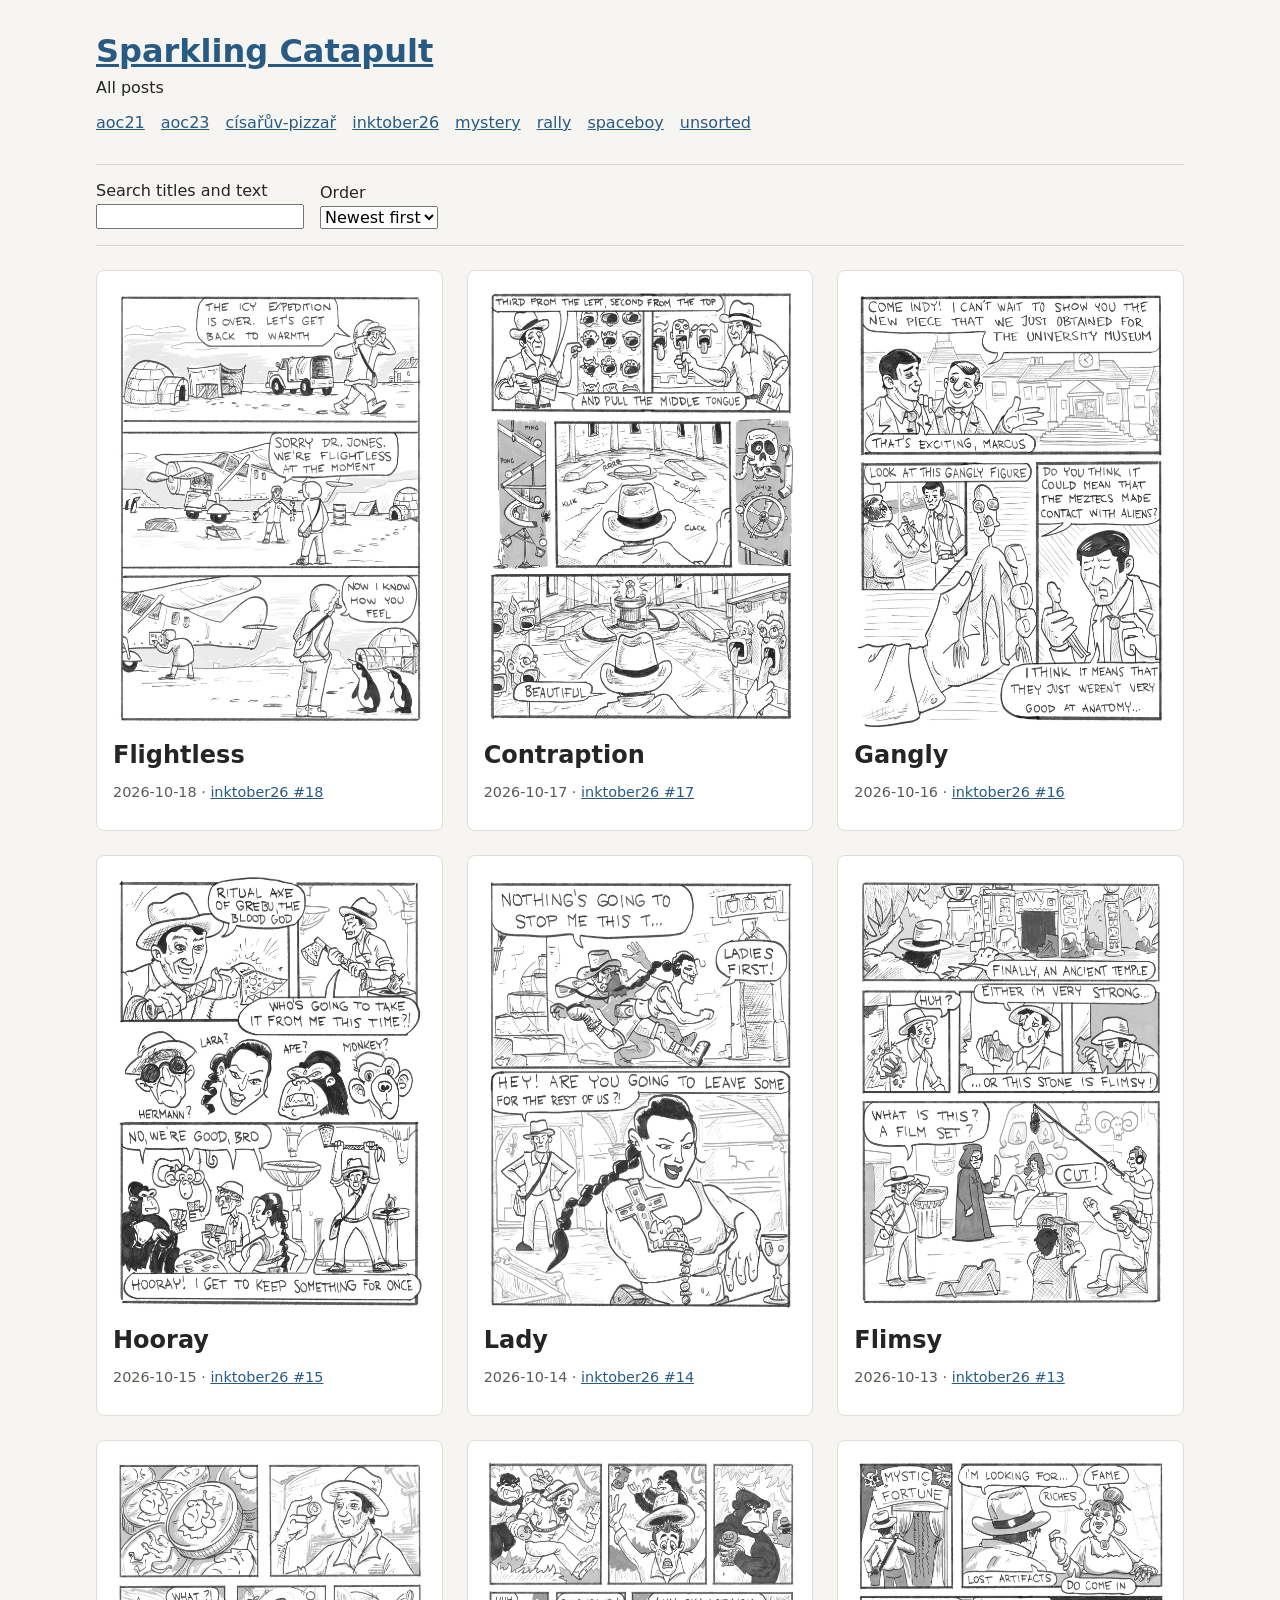
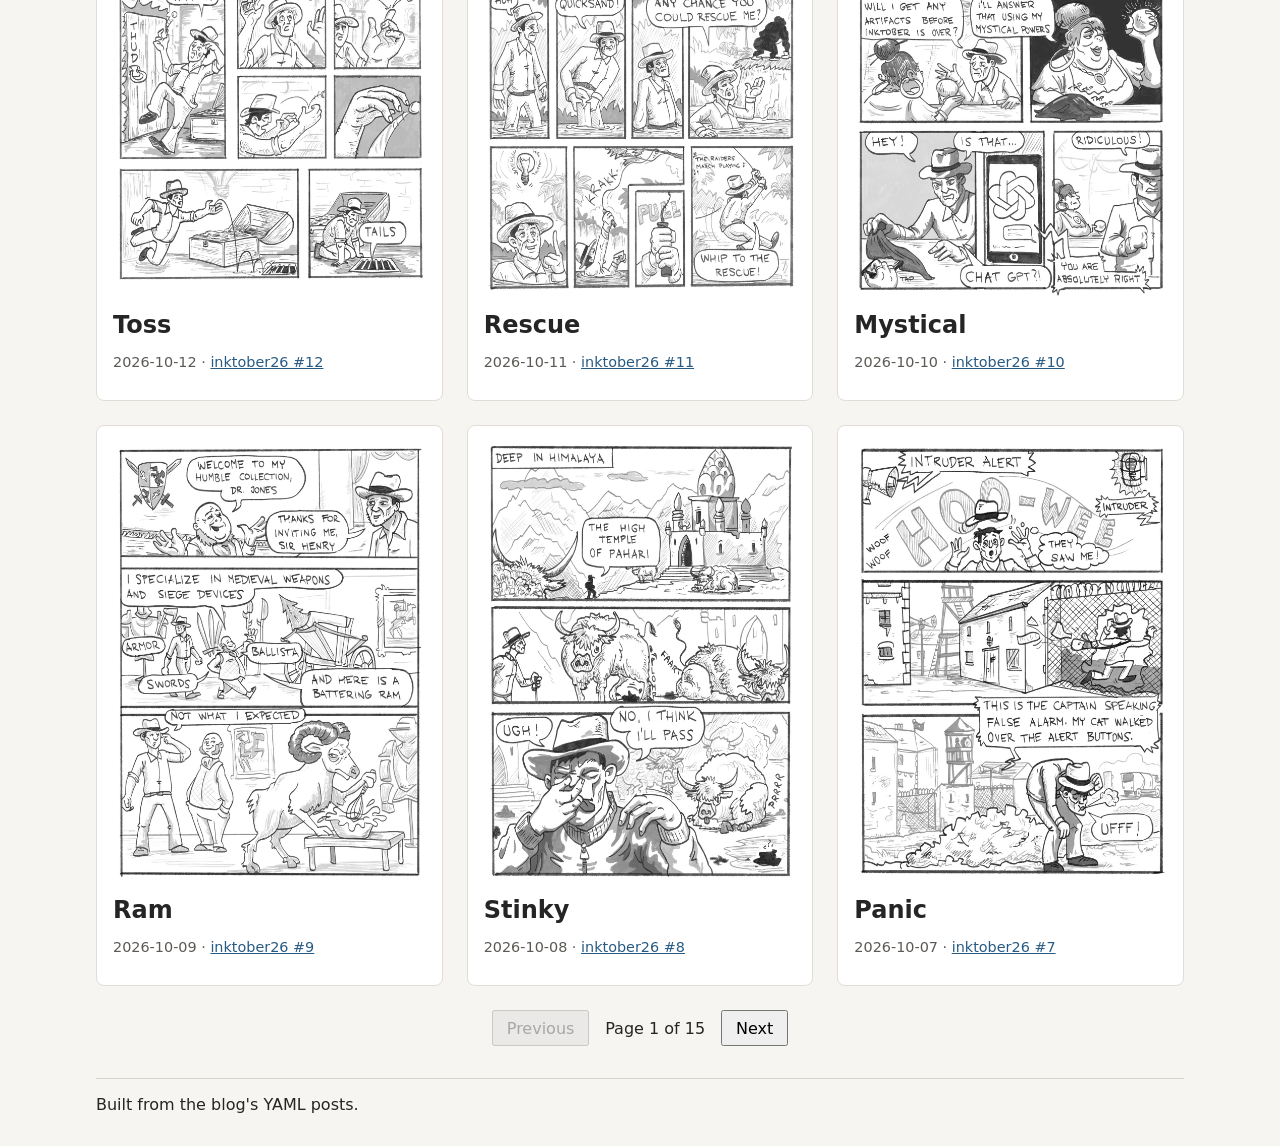
==== commit d1a73e99: "Publish site 2026-10-19 01:30 GMT Daylight Time" ====
--- a/index.html
+++ b/index.html
@@ -11,7 +11,7 @@
   <header class="page-header">
     <h1><a href="index.html">Sparkling Catapult</a></h1>
     <p>All posts</p>
-    <nav class="story-nav" aria-label="Stories"><a href="stories/aoc21/index.html">aoc21</a> <a href="stories/aoc23/index.html">aoc23</a> <a href="stories/c-sa-v-pizza/index.html">císařův-pizzař</a> <a href="stories/mystery/index.html">mystery</a> <a href="stories/rally/index.html">rally</a> <a href="stories/spaceboy/index.html">spaceboy</a> <a href="stories/unsorted/index.html">unsorted</a></nav>
+    <nav class="story-nav" aria-label="Stories"><a href="stories/aoc21/index.html">aoc21</a> <a href="stories/aoc23/index.html">aoc23</a> <a href="stories/c-sa-v-pizza/index.html">císařův-pizzař</a> <a href="stories/inktober26/index.html">inktober26</a> <a href="stories/mystery/index.html">mystery</a> <a href="stories/rally/index.html">rally</a> <a href="stories/spaceboy/index.html">spaceboy</a> <a href="stories/unsorted/index.html">unsorted</a></nav>
   </header>
   <main>
     <section class="controls" aria-label="Browse posts">
@@ -805,6 +805,96 @@
   <img src="pictures/aoc23/231210%20-%20Pipe%20Maze.jpg" alt="Pipe Maze" loading="lazy">
   <h2>Pipe Maze</h2>
   <p class="post-meta"><time datetime="2023-12-10">2023-12-10</time> · <a href="stories/aoc23/index.html">aoc23 #11</a></p>
+  
+</article><article class="post" data-search-text="Apple " tabindex="0" aria-haspopup="dialog" aria-label="Open post: Apple">
+  <img src="pictures/inktober26/01_Apple.jpg" alt="Apple" loading="lazy">
+  <h2>Apple</h2>
+  <p class="post-meta"><time datetime="2026-10-01">2026-10-01</time> · <a href="stories/inktober26/index.html">inktober26 #1</a></p>
+  
+</article><article class="post" data-search-text="Relic " tabindex="0" aria-haspopup="dialog" aria-label="Open post: Relic">
+  <img src="pictures/inktober26/02_Relic.jpg" alt="Relic" loading="lazy">
+  <h2>Relic</h2>
+  <p class="post-meta"><time datetime="2026-10-02">2026-10-02</time> · <a href="stories/inktober26/index.html">inktober26 #2</a></p>
+  
+</article><article class="post" data-search-text="Miniature " tabindex="0" aria-haspopup="dialog" aria-label="Open post: Miniature">
+  <img src="pictures/inktober26/03_Miniature.jpg" alt="Miniature" loading="lazy">
+  <h2>Miniature</h2>
+  <p class="post-meta"><time datetime="2026-10-03">2026-10-03</time> · <a href="stories/inktober26/index.html">inktober26 #3</a></p>
+  
+</article><article class="post" data-search-text="Cactus " tabindex="0" aria-haspopup="dialog" aria-label="Open post: Cactus">
+  <img src="pictures/inktober26/04_Cactus.jpg" alt="Cactus" loading="lazy">
+  <h2>Cactus</h2>
+  <p class="post-meta"><time datetime="2026-10-04">2026-10-04</time> · <a href="stories/inktober26/index.html">inktober26 #4</a></p>
+  
+</article><article class="post" data-search-text="Smack " tabindex="0" aria-haspopup="dialog" aria-label="Open post: Smack">
+  <img src="pictures/inktober26/05_Smack.jpg" alt="Smack" loading="lazy">
+  <h2>Smack</h2>
+  <p class="post-meta"><time datetime="2026-10-05">2026-10-05</time> · <a href="stories/inktober26/index.html">inktober26 #5</a></p>
+  
+</article><article class="post" data-search-text="Ogre " tabindex="0" aria-haspopup="dialog" aria-label="Open post: Ogre">
+  <img src="pictures/inktober26/06_Ogre.jpg" alt="Ogre" loading="lazy">
+  <h2>Ogre</h2>
+  <p class="post-meta"><time datetime="2026-10-06">2026-10-06</time> · <a href="stories/inktober26/index.html">inktober26 #6</a></p>
+  
+</article><article class="post" data-search-text="Panic " tabindex="0" aria-haspopup="dialog" aria-label="Open post: Panic">
+  <img src="pictures/inktober26/07_Panic.jpg" alt="Panic" loading="lazy">
+  <h2>Panic</h2>
+  <p class="post-meta"><time datetime="2026-10-07">2026-10-07</time> · <a href="stories/inktober26/index.html">inktober26 #7</a></p>
+  
+</article><article class="post" data-search-text="Stinky " tabindex="0" aria-haspopup="dialog" aria-label="Open post: Stinky">
+  <img src="pictures/inktober26/08_Stinky.jpg" alt="Stinky" loading="lazy">
+  <h2>Stinky</h2>
+  <p class="post-meta"><time datetime="2026-10-08">2026-10-08</time> · <a href="stories/inktober26/index.html">inktober26 #8</a></p>
+  
+</article><article class="post" data-search-text="Ram " tabindex="0" aria-haspopup="dialog" aria-label="Open post: Ram">
+  <img src="pictures/inktober26/09_Ram.jpg" alt="Ram" loading="lazy">
+  <h2>Ram</h2>
+  <p class="post-meta"><time datetime="2026-10-09">2026-10-09</time> · <a href="stories/inktober26/index.html">inktober26 #9</a></p>
+  
+</article><article class="post" data-search-text="Mystical " tabindex="0" aria-haspopup="dialog" aria-label="Open post: Mystical">
+  <img src="pictures/inktober26/10_Mystical.jpg" alt="Mystical" loading="lazy">
+  <h2>Mystical</h2>
+  <p class="post-meta"><time datetime="2026-10-10">2026-10-10</time> · <a href="stories/inktober26/index.html">inktober26 #10</a></p>
+  
+</article><article class="post" data-search-text="Rescue " tabindex="0" aria-haspopup="dialog" aria-label="Open post: Rescue">
+  <img src="pictures/inktober26/11_Rescue.jpg" alt="Rescue" loading="lazy">
+  <h2>Rescue</h2>
+  <p class="post-meta"><time datetime="2026-10-11">2026-10-11</time> · <a href="stories/inktober26/index.html">inktober26 #11</a></p>
+  
+</article><article class="post" data-search-text="Toss " tabindex="0" aria-haspopup="dialog" aria-label="Open post: Toss">
+  <img src="pictures/inktober26/12_Toss.jpg" alt="Toss" loading="lazy">
+  <h2>Toss</h2>
+  <p class="post-meta"><time datetime="2026-10-12">2026-10-12</time> · <a href="stories/inktober26/index.html">inktober26 #12</a></p>
+  
+</article><article class="post" data-search-text="Flimsy " tabindex="0" aria-haspopup="dialog" aria-label="Open post: Flimsy">
+  <img src="pictures/inktober26/13_Flimsy.jpg" alt="Flimsy" loading="lazy">
+  <h2>Flimsy</h2>
+  <p class="post-meta"><time datetime="2026-10-13">2026-10-13</time> · <a href="stories/inktober26/index.html">inktober26 #13</a></p>
+  
+</article><article class="post" data-search-text="Lady " tabindex="0" aria-haspopup="dialog" aria-label="Open post: Lady">
+  <img src="pictures/inktober26/14_Lady.jpg" alt="Lady" loading="lazy">
+  <h2>Lady</h2>
+  <p class="post-meta"><time datetime="2026-10-14">2026-10-14</time> · <a href="stories/inktober26/index.html">inktober26 #14</a></p>
+  
+</article><article class="post" data-search-text="Hooray " tabindex="0" aria-haspopup="dialog" aria-label="Open post: Hooray">
+  <img src="pictures/inktober26/15_Hooray.jpg" alt="Hooray" loading="lazy">
+  <h2>Hooray</h2>
+  <p class="post-meta"><time datetime="2026-10-15">2026-10-15</time> · <a href="stories/inktober26/index.html">inktober26 #15</a></p>
+  
+</article><article class="post" data-search-text="Gangly " tabindex="0" aria-haspopup="dialog" aria-label="Open post: Gangly">
+  <img src="pictures/inktober26/16_Gangly.jpg" alt="Gangly" loading="lazy">
+  <h2>Gangly</h2>
+  <p class="post-meta"><time datetime="2026-10-16">2026-10-16</time> · <a href="stories/inktober26/index.html">inktober26 #16</a></p>
+  
+</article><article class="post" data-search-text="Contraption " tabindex="0" aria-haspopup="dialog" aria-label="Open post: Contraption">
+  <img src="pictures/inktober26/17_Contraption.jpg" alt="Contraption" loading="lazy">
+  <h2>Contraption</h2>
+  <p class="post-meta"><time datetime="2026-10-17">2026-10-17</time> · <a href="stories/inktober26/index.html">inktober26 #17</a></p>
+  
+</article><article class="post" data-search-text="Flightless " tabindex="0" aria-haspopup="dialog" aria-label="Open post: Flightless">
+  <img src="pictures/inktober26/18_Flightless.jpg" alt="Flightless" loading="lazy">
+  <h2>Flightless</h2>
+  <p class="post-meta"><time datetime="2026-10-18">2026-10-18</time> · <a href="stories/inktober26/index.html">inktober26 #18</a></p>
   
 </article>
     </section>
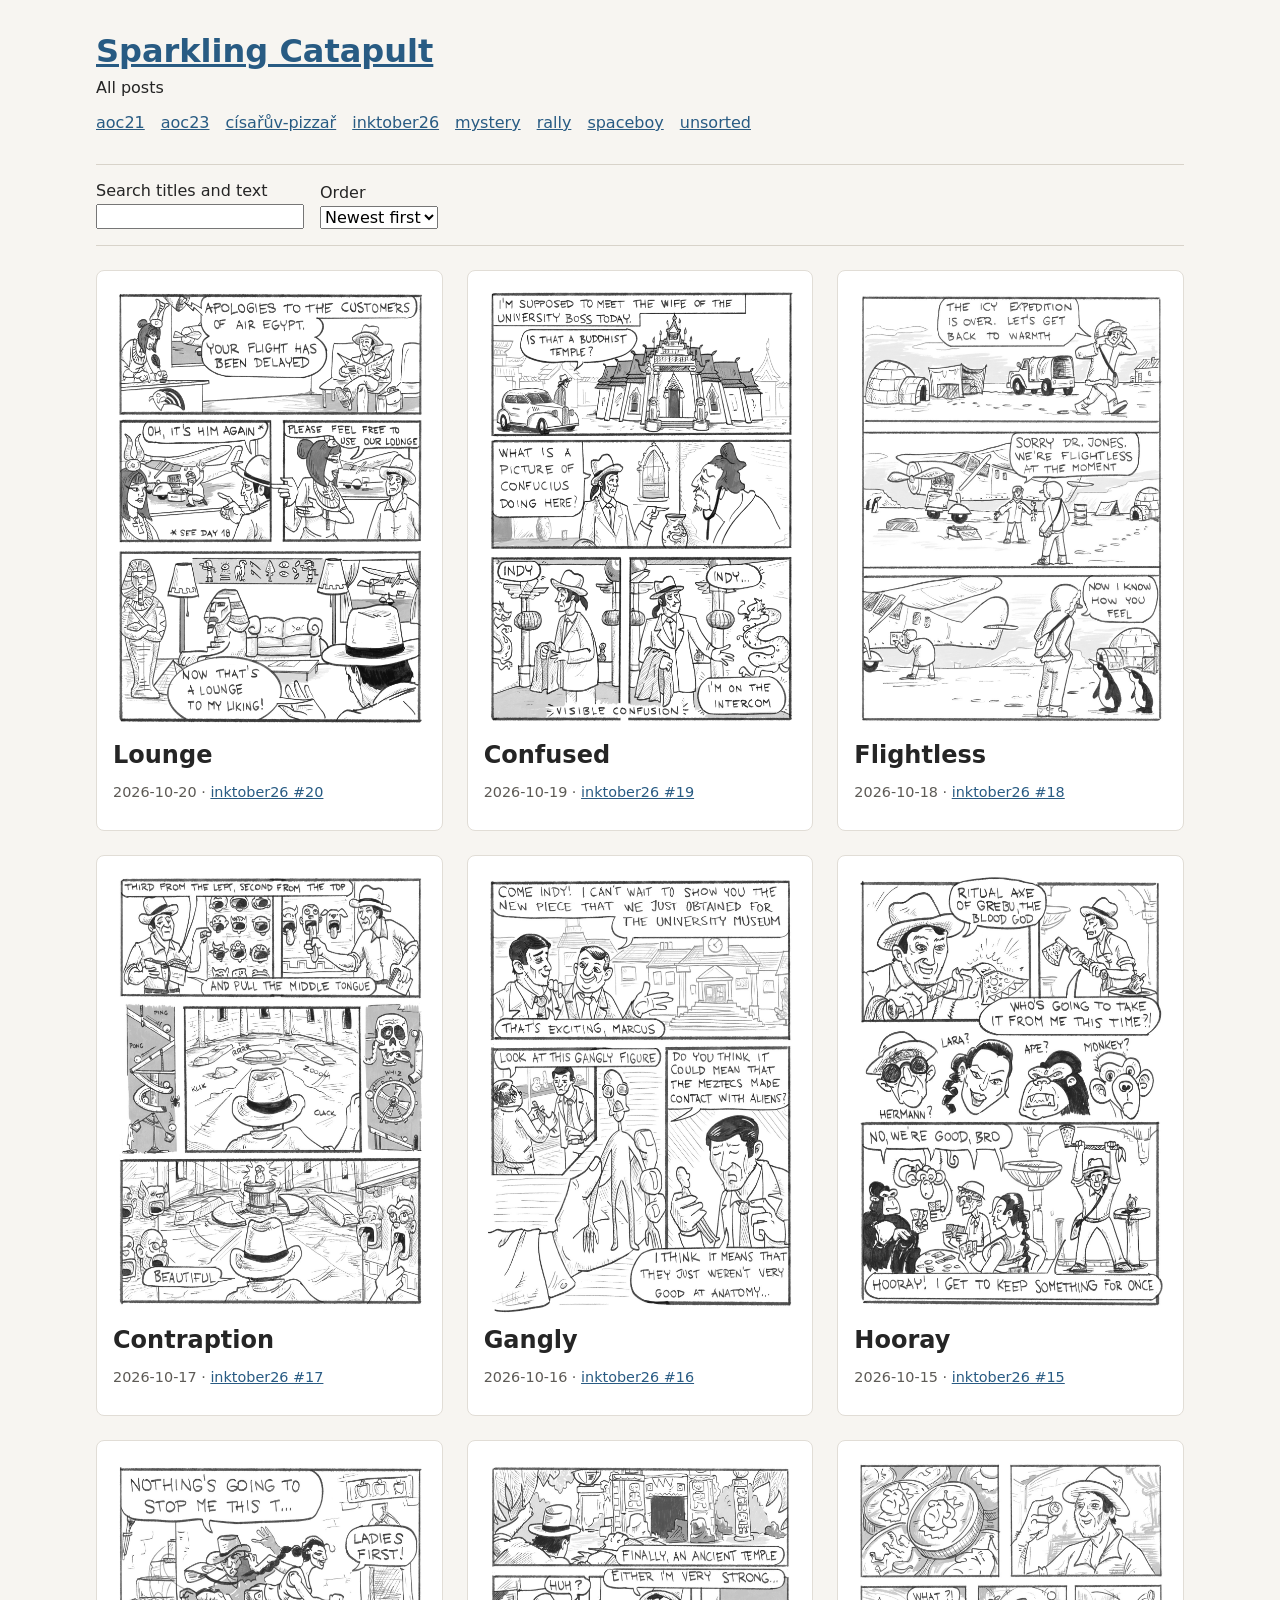
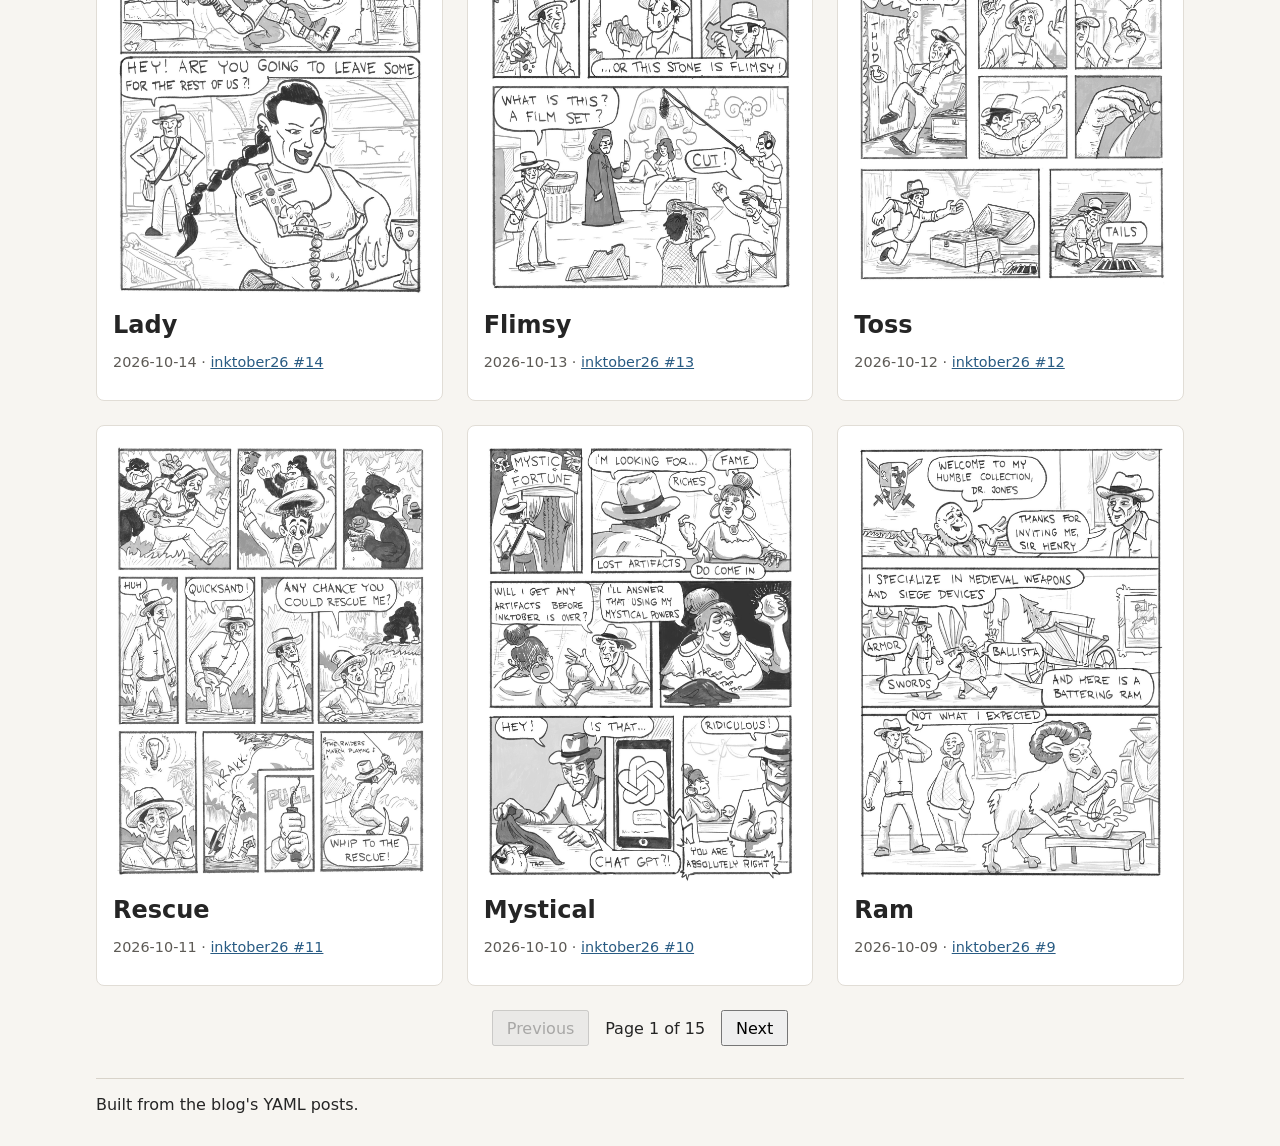
==== commit 5f45fb7f: "Publish site 2026-10-25 22:05 GMT Standard Time" ====
--- a/index.html
+++ b/index.html
@@ -896,6 +896,16 @@
   <h2>Flightless</h2>
   <p class="post-meta"><time datetime="2026-10-18">2026-10-18</time> · <a href="stories/inktober26/index.html">inktober26 #18</a></p>
   
+</article><article class="post" data-search-text="Confused " tabindex="0" aria-haspopup="dialog" aria-label="Open post: Confused">
+  <img src="pictures/inktober26/19_Confused.jpg" alt="Confused" loading="lazy">
+  <h2>Confused</h2>
+  <p class="post-meta"><time datetime="2026-10-19">2026-10-19</time> · <a href="stories/inktober26/index.html">inktober26 #19</a></p>
+  
+</article><article class="post" data-search-text="Lounge " tabindex="0" aria-haspopup="dialog" aria-label="Open post: Lounge">
+  <img src="pictures/inktober26/20_Lounge.jpg" alt="Lounge" loading="lazy">
+  <h2>Lounge</h2>
+  <p class="post-meta"><time datetime="2026-10-20">2026-10-20</time> · <a href="stories/inktober26/index.html">inktober26 #20</a></p>
+  
 </article>
     </section>
     <p class="empty-state" data-empty-for="posts" hidden>No posts match your search.</p>
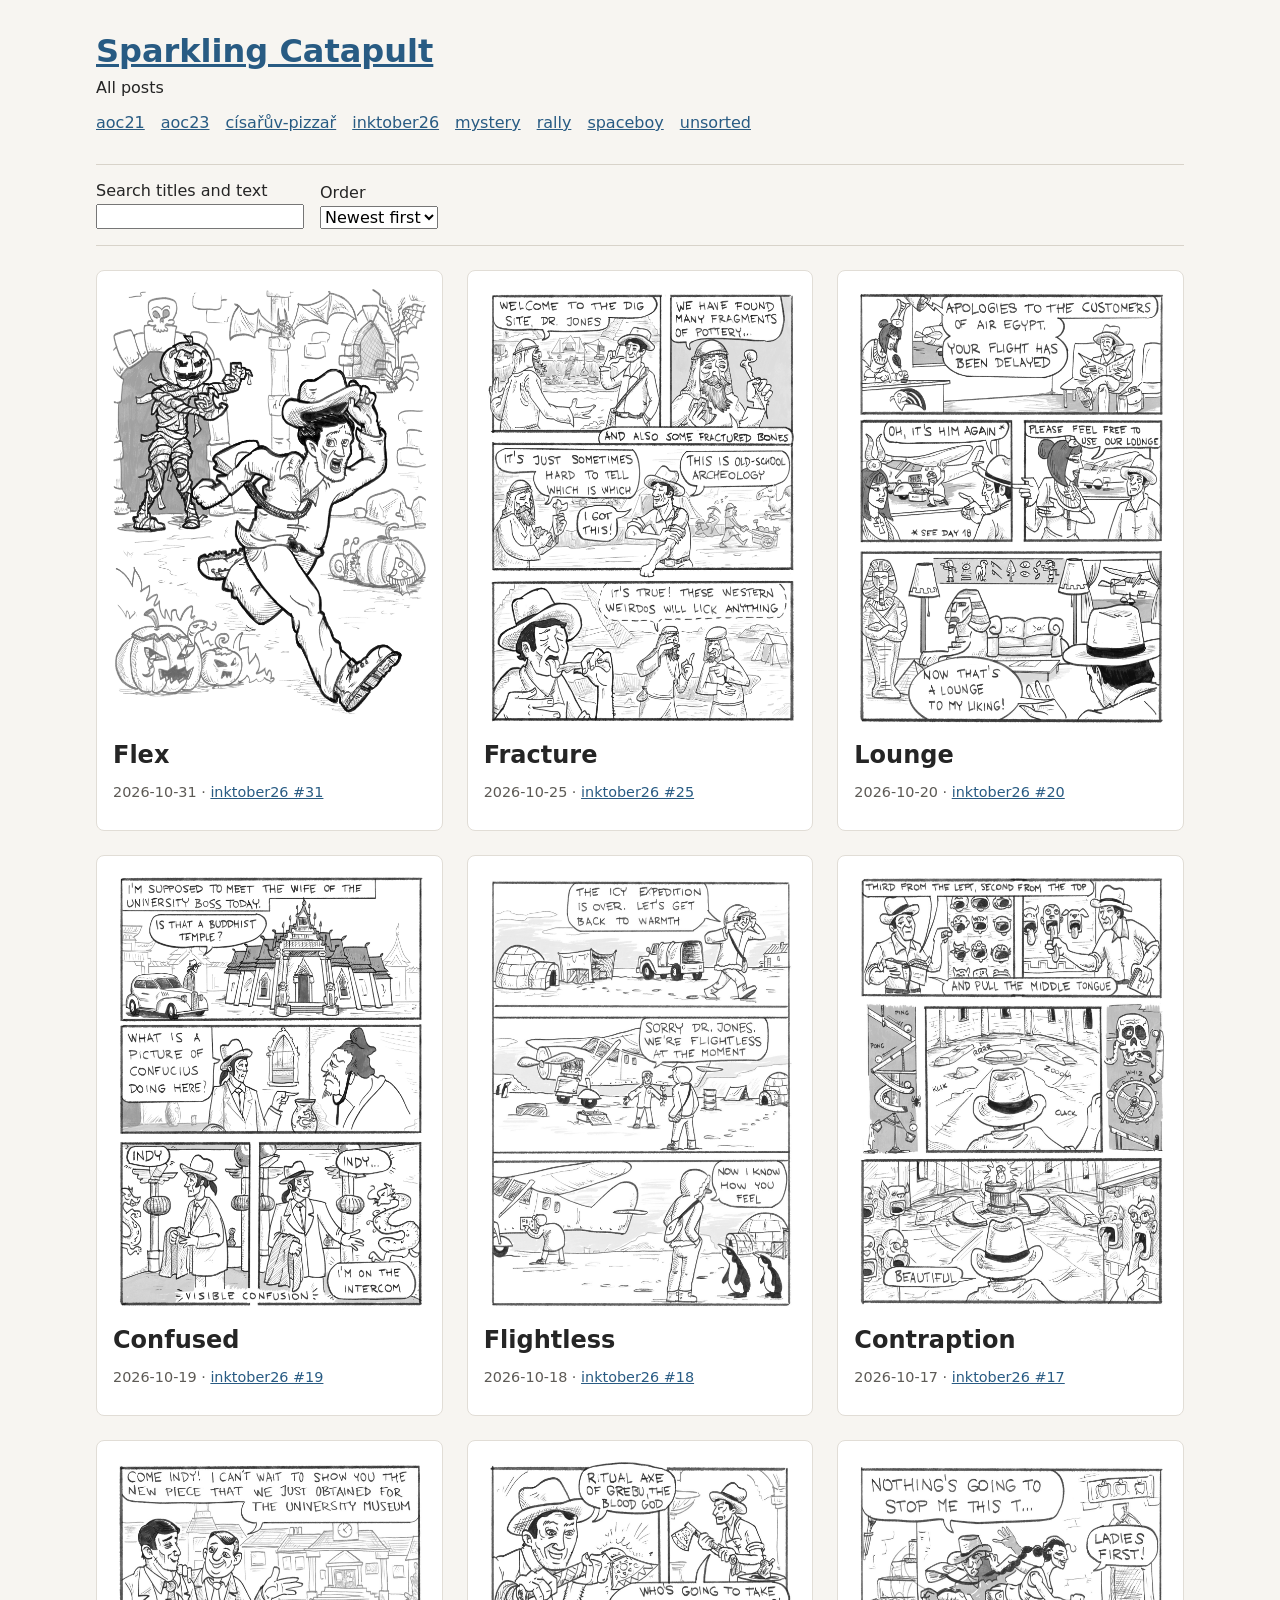
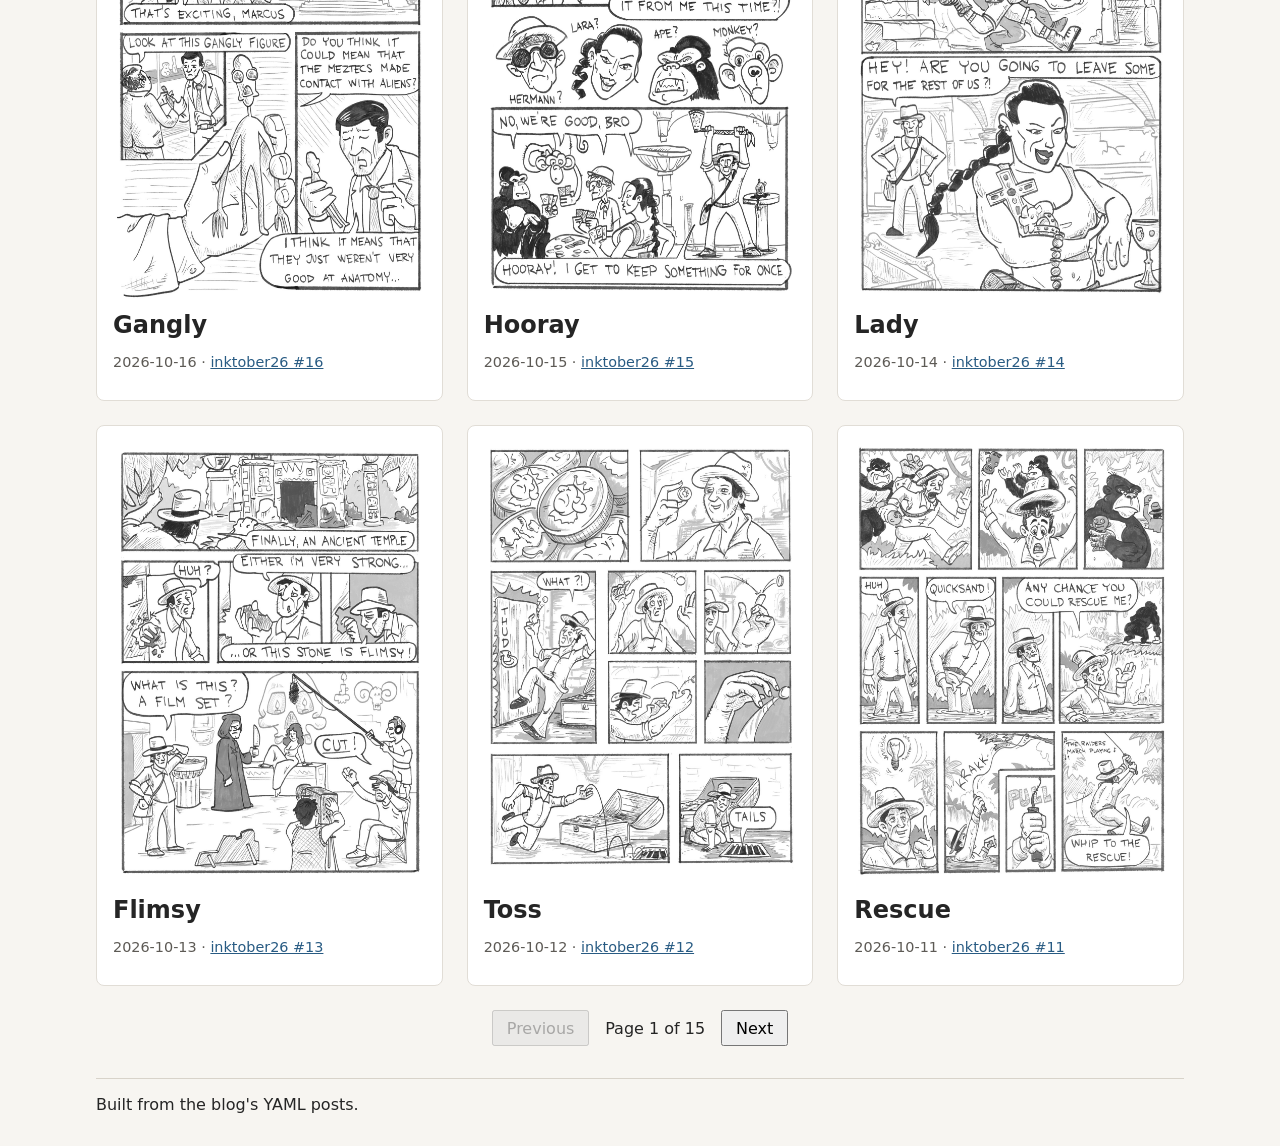
==== commit f5d5da24: "Publish site 2026-11-05 17:36 GMT Standard Time" ====
--- a/index.html
+++ b/index.html
@@ -906,6 +906,16 @@
   <h2>Lounge</h2>
   <p class="post-meta"><time datetime="2026-10-20">2026-10-20</time> · <a href="stories/inktober26/index.html">inktober26 #20</a></p>
   
+</article><article class="post" data-search-text="Fracture " tabindex="0" aria-haspopup="dialog" aria-label="Open post: Fracture">
+  <img src="pictures/inktober26/25_Fracture.jpg" alt="Fracture" loading="lazy">
+  <h2>Fracture</h2>
+  <p class="post-meta"><time datetime="2026-10-25">2026-10-25</time> · <a href="stories/inktober26/index.html">inktober26 #25</a></p>
+  
+</article><article class="post" data-search-text="Flex " tabindex="0" aria-haspopup="dialog" aria-label="Open post: Flex">
+  <img src="pictures/inktober26/31_Flex.jpg" alt="Flex" loading="lazy">
+  <h2>Flex</h2>
+  <p class="post-meta"><time datetime="2026-10-31">2026-10-31</time> · <a href="stories/inktober26/index.html">inktober26 #31</a></p>
+  
 </article>
     </section>
     <p class="empty-state" data-empty-for="posts" hidden>No posts match your search.</p>
